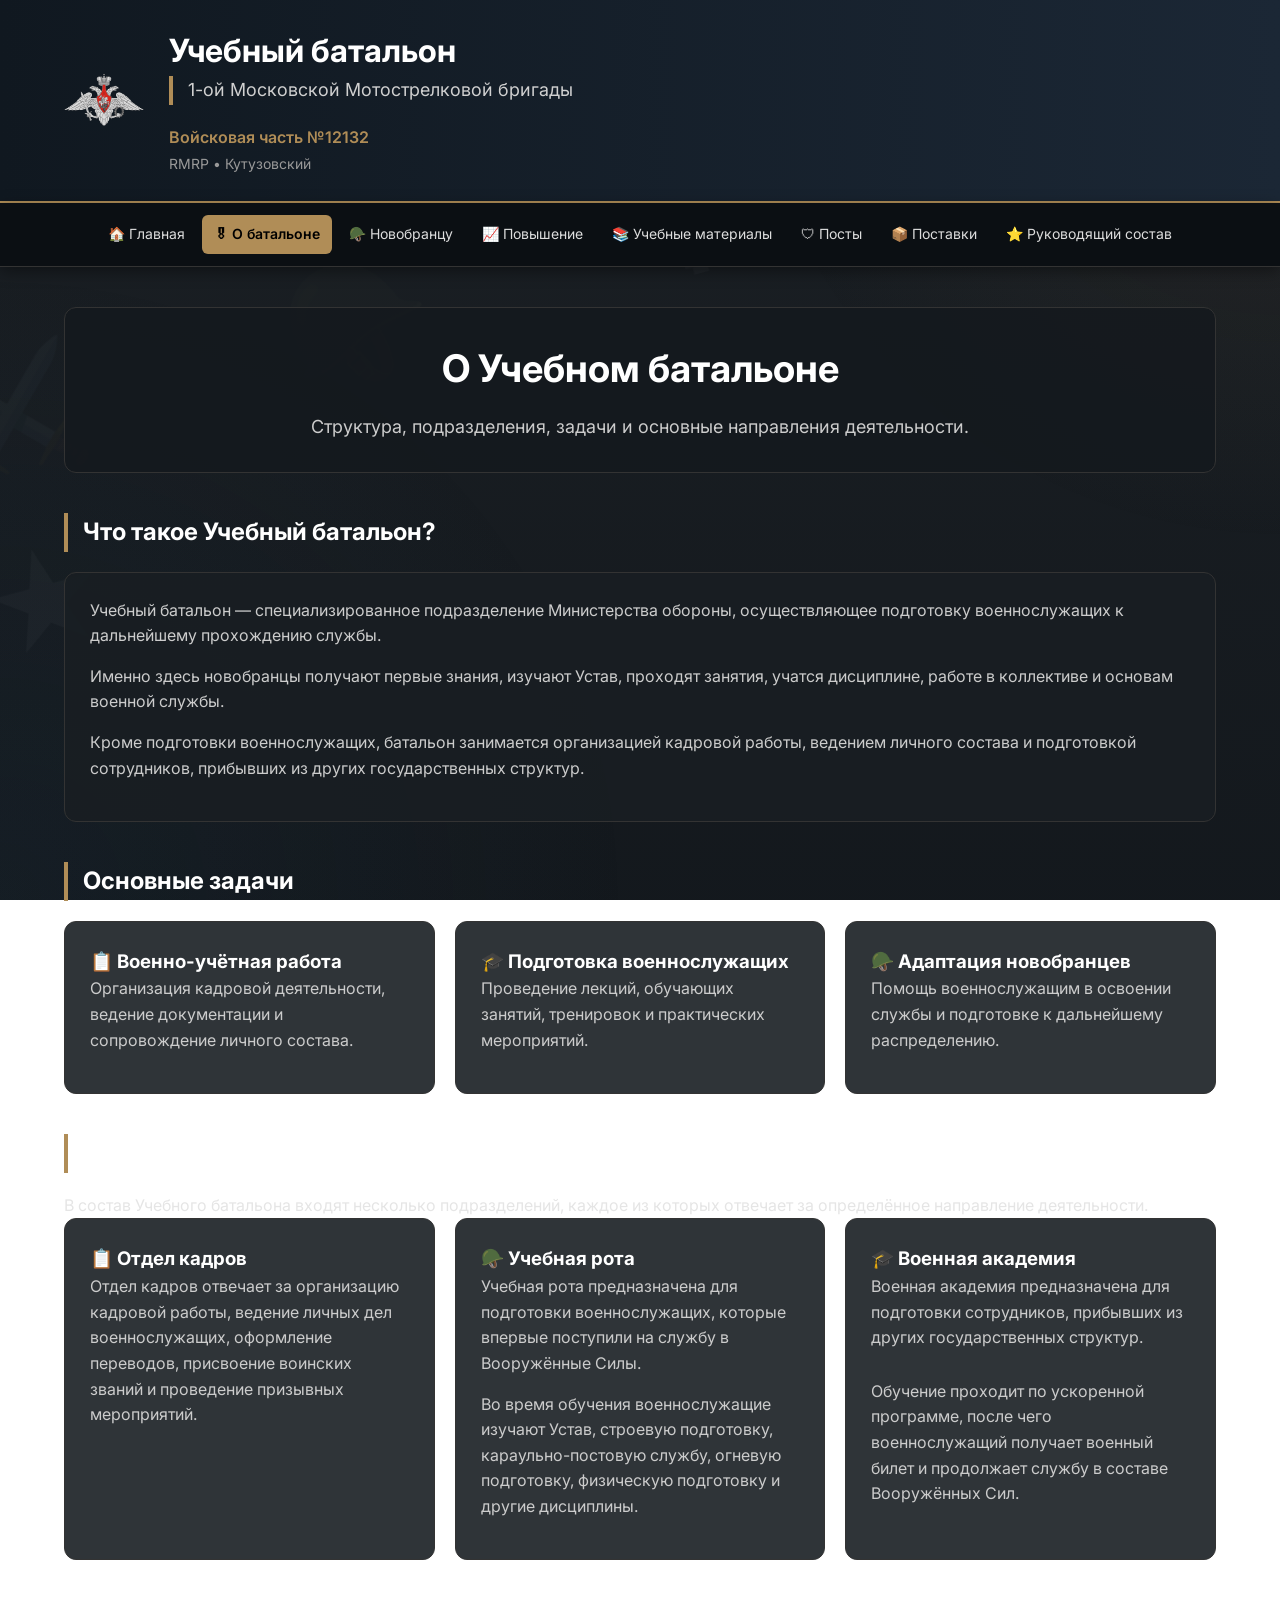
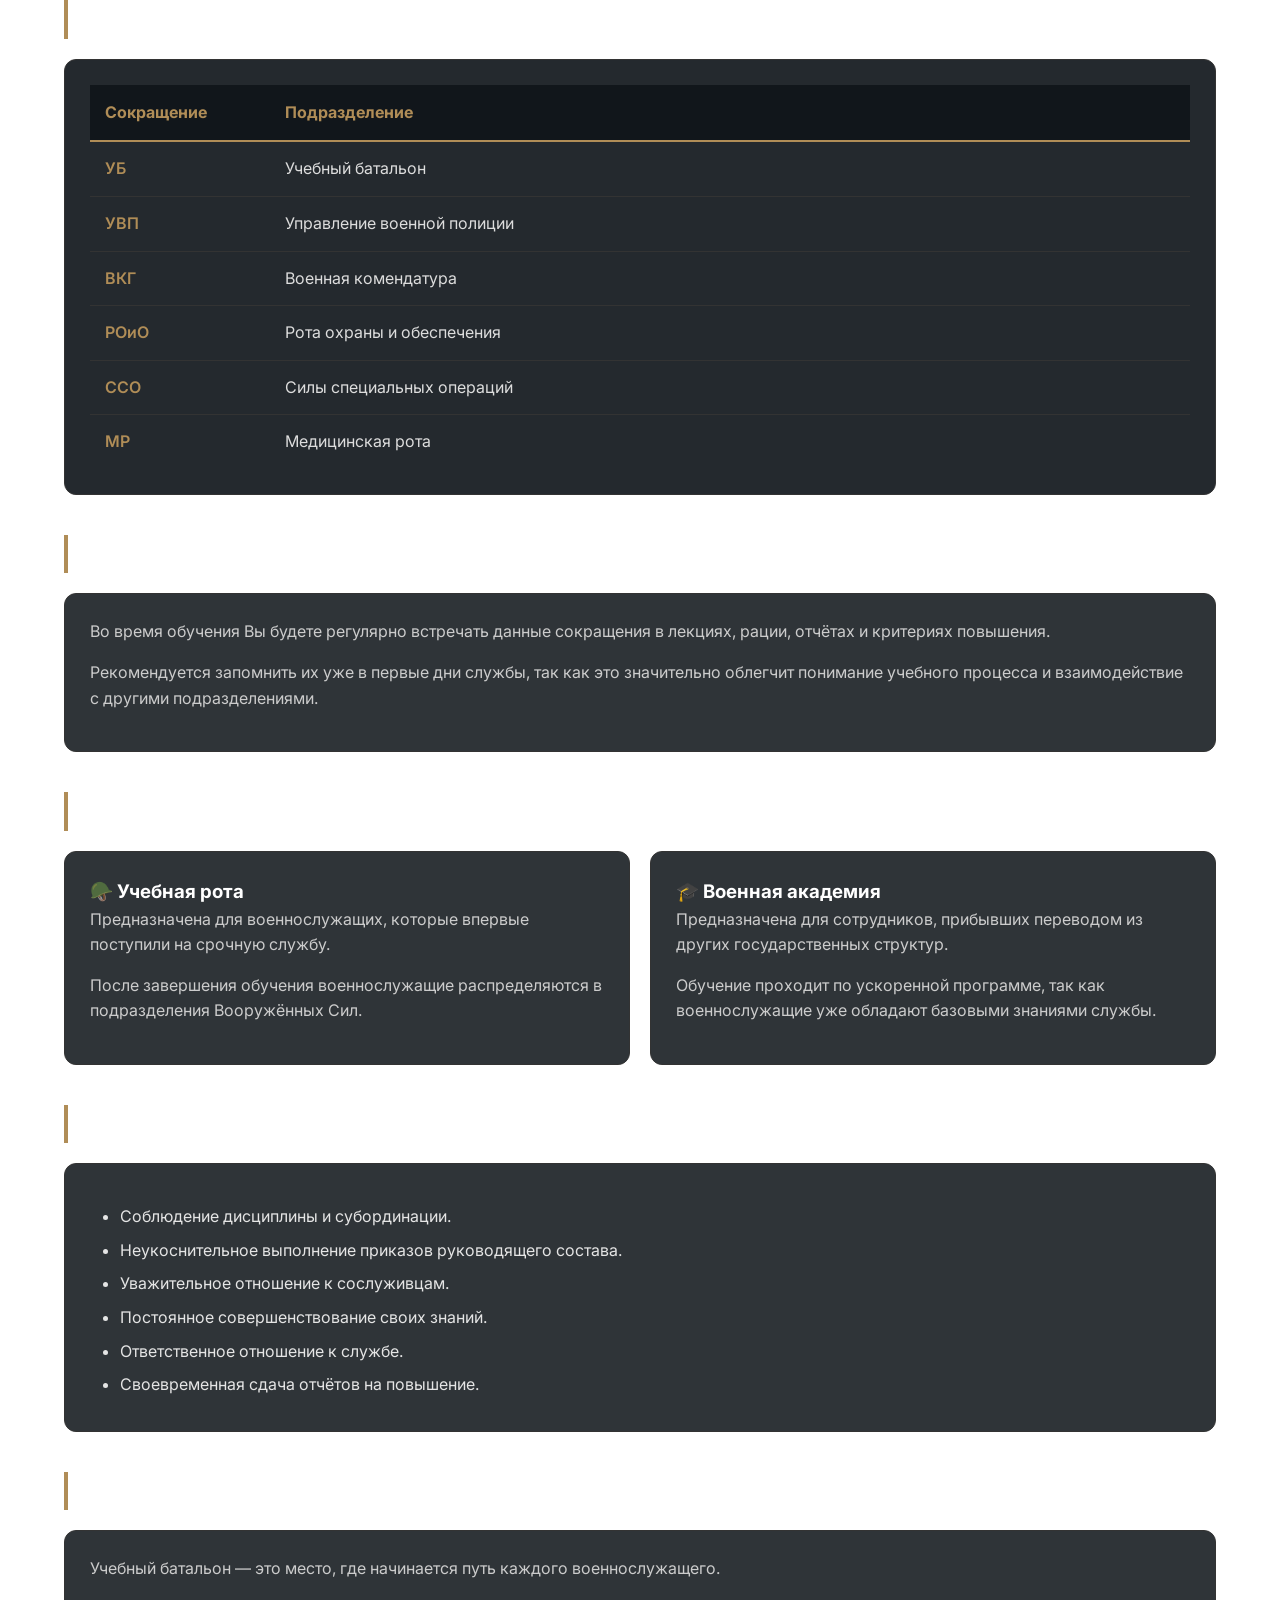
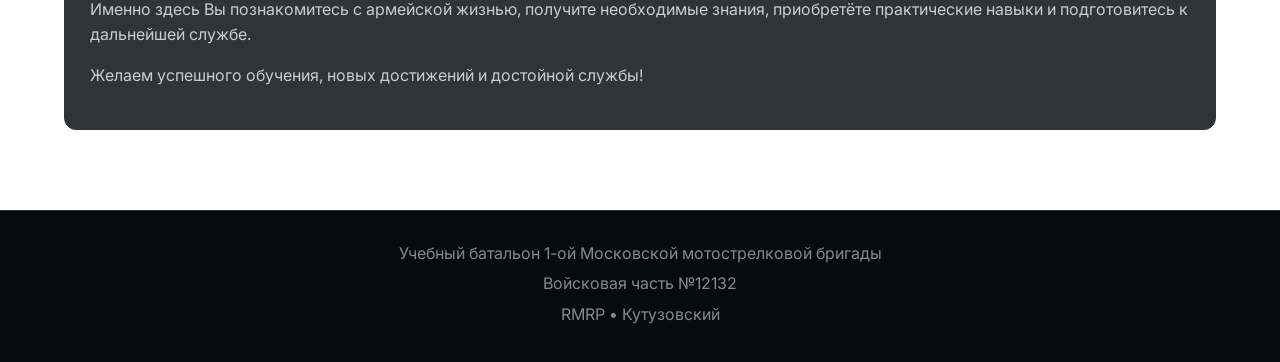
==== about.html @ 875ee086 "Add files via upload" ====
<!DOCTYPE html>
<html lang="ru">

<head>
    <meta charset="UTF-8">
    <meta name="viewport" content="width=device-width, initial-scale=1.0">

    <title>О батальоне | Учебный батальон В/Ч №12132</title>

    <link rel="stylesheet" href="css/style.css">

    <link rel="preconnect" href="https://fonts.googleapis.com">
    <link rel="preconnect" href="https://fonts.gstatic.com" crossorigin>

    <link href="https://fonts.googleapis.com/css2?family=Inter:wght@300;400;500;600;700&display=swap" rel="stylesheet">
</head>

<body>

<header>
    <div class="container header-container">

        <div class="logo">
            <img src="img/logo.png" alt="Логотип учебного батальона">
        </div>

        <div class="header-text">
            <h1>Учебный батальон</h1>
            <h2>1-ой Московской Мотострелковой бригады</h2>
            <p>Войсковая часть №12132</p>
            <span>RMRP • Кутузовский</span>
        </div>

    </div>
</header>


<nav>
    <div class="container nav-container">

        <a href="index.html">
            🏠 Главная
        </a>

        <a class="active" href="about.html">
            🎖 О батальоне
        </a>

        <a href="recruit.html">
            🪖 Новобранцу
        </a>

        <a href="promotion.html">
            📈 Повышение
        </a>

        <a href="materials.html">
            📚 Учебные материалы
        </a>

        <a href="posts.html">
            🛡 Посты
        </a>

        <a href="supplies.html">
            📦 Поставки
        </a>

        <a href="leadership.html">
            ⭐ Руководящий состав
        </a>

    </div>
</nav>


<main>

<div class="container">

<section class="hero small">

    <h1>О Учебном батальоне</h1>

    <p>
        Структура, подразделения, задачи и основные направления деятельности.
    </p>

</section>


<section>

<h2>Что такое Учебный батальон?</h2>

<div class="card">

<p>
    Учебный батальон — специализированное подразделение Министерства обороны,
    осуществляющее подготовку военнослужащих к дальнейшему прохождению службы.
</p>

<p>
    Именно здесь новобранцы получают первые знания,
    изучают Устав,
    проходят занятия,
    учатся дисциплине,
    работе в коллективе
    и основам военной службы.
</p>

<p>
    Кроме подготовки военнослужащих,
    батальон занимается организацией кадровой работы,
    ведением личного состава
    и подготовкой сотрудников,
    прибывших из других государственных структур.
</p>

</div>

</section>


<section>

<h2>Основные задачи</h2>

<div class="cards">

<div class="card">

<h3>📋 Военно-учётная работа</h3>

<p>
    Организация кадровой деятельности,
    ведение документации
    и сопровождение личного состава.
</p>

</div>


<div class="card">

<h3>🎓 Подготовка военнослужащих</h3>

<p>
    Проведение лекций,
    обучающих занятий,
    тренировок
    и практических мероприятий.
</p>

</div>


<div class="card">

<h3>🪖 Адаптация новобранцев</h3>

<p>
    Помощь военнослужащим
    в освоении службы
    и подготовке
    к дальнейшему распределению.
</p>

</div>

</div>

</section>


<section>

<h2>Структура Учебного батальона</h2>

<p class="section-description">
    В состав Учебного батальона входят несколько подразделений,
    каждое из которых отвечает за определённое направление деятельности.
</p>


<div class="cards">

<div class="card">

<h3>📋 Отдел кадров</h3>

<p>
    Отдел кадров отвечает за организацию кадровой работы,
    ведение личных дел военнослужащих,
    оформление переводов,
    присвоение воинских званий
    и проведение призывных мероприятий.
</p>

</div>


<div class="card">

<h3>🪖 Учебная рота</h3>

<p>
    Учебная рота предназначена для подготовки
    военнослужащих,
    которые впервые поступили
    на службу в Вооружённые Силы.
</p>

<p>
    Во время обучения военнослужащие
    изучают Устав,
    строевую подготовку,
    караульно-постовую службу,
    огневую подготовку,
    физическую подготовку
    и другие дисциплины.
</p>

</div>


<div class="card">

<h3>🎓 Военная академия</h3>

<p>
    Военная академия предназначена
    для подготовки сотрудников,
    прибывших
    из других государственных структур.
</p>

<p>
    Обучение проходит
    по ускоренной программе,
    после чего военнослужащий
    получает военный билет
    и продолжает службу
    в составе Вооружённых Сил.
</p>

</div>

</div>

</section>
<section>

<h2>Сокращения подразделений</h2>

<div class="table-card">

<table class="info-table">

<tr>
    <th>Сокращение</th>
    <th>Подразделение</th>
</tr>

<tr>
    <td>УБ</td>
    <td>Учебный батальон</td>
</tr>

<tr>
    <td>УВП</td>
    <td>Управление военной полиции</td>
</tr>

<tr>
    <td>ВКГ</td>
    <td>Военная комендатура</td>
</tr>

<tr>
    <td>РОиО</td>
    <td>Рота охраны и обеспечения</td>
</tr>

<tr>
    <td>ССО</td>
    <td>Силы специальных операций</td>
</tr>

<tr>
    <td>МР</td>
    <td>Медицинская рота</td>
</tr>

</table>

</div>

</section>


<section>

<h2>Почему это важно?</h2>

<div class="card">

<p>
    Во время обучения Вы будете регулярно встречать
    данные сокращения в лекциях,
    рации,
    отчётах
    и критериях повышения.
</p>

<p>
    Рекомендуется запомнить их
    уже в первые дни службы,
    так как это значительно облегчит
    понимание учебного процесса
    и взаимодействие
    с другими подразделениями.
</p>

</div>

</section>


<section>

<h2>Как проходит обучение?</h2>

<div class="cards">


<div class="card">

<h3>🪖 Учебная рота</h3>

<p>
    Предназначена для военнослужащих,
    которые впервые поступили
    на срочную службу.
</p>

<p>
    После завершения обучения
    военнослужащие распределяются
    в подразделения Вооружённых Сил.
</p>

</div>


<div class="card">

<h3>🎓 Военная академия</h3>

<p>
    Предназначена для сотрудников,
    прибывших переводом
    из других государственных структур.
</p>

<p>
    Обучение проходит
    по ускоренной программе,
    так как военнослужащие
    уже обладают
    базовыми знаниями службы.
</p>

</div>


</div>

</section>


<section>

<h2>Основные принципы обучения</h2>

<div class="card">

<ul>

<li>
    Соблюдение дисциплины и субординации.
</li>

<li>
    Неукоснительное выполнение приказов руководящего состава.
</li>

<li>
    Уважительное отношение к сослуживцам.
</li>

<li>
    Постоянное совершенствование своих знаний.
</li>

<li>
    Ответственное отношение к службе.
</li>

<li>
    Своевременная сдача отчётов на повышение.
</li>

</ul>

</div>

</section>


<section>

<h2>Заключение</h2>

<div class="card">

<p>
    Учебный батальон —
    это место,
    где начинается путь
    каждого военнослужащего.
</p>

<p>
    Именно здесь Вы познакомитесь
    с армейской жизнью,
    получите необходимые знания,
    приобретёте практические навыки
    и подготовитесь
    к дальнейшей службе.
</p>

<p>
    Желаем успешного обучения,
    новых достижений
    и достойной службы!
</p>

</div>

</section>


</div>

</main>


<footer>

<div class="container">

<p>
    Учебный батальон
    1-ой Московской мотострелковой бригады
</p>

<p>
    Войсковая часть №12132
</p>

<p>
    RMRP • Кутузовский
</p>

</div>

</footer>


<script src="js/script.js"></script>

</body>

</html>
---- css/style.css ----
* {
    margin:0;
    padding:0;
    box-sizing:border-box;
}


/* Основные настройки страницы */

body {

    font-family:'Inter', Arial, sans-serif;

    background:
    linear-gradient(
        rgba(10,15,20,0.93),
        rgba(10,15,20,0.96)
    ),
    url("../images/background.jpg");

    background-size:cover;

    background-attachment:fixed;

    color:#e5e5e5;

    line-height:1.6;

    position:relative;

}


/* Лёгкий военный декор фона */

body::before {

    content:"⚔️   🪖   🎖   ⚔️   ★";

    position:fixed;

    top:15%;

    left:-5%;

    width:120%;

    font-size:120px;

    letter-spacing:90px;

    opacity:0.025;

    transform:rotate(-15deg);

    pointer-events:none;

    z-index:-1;

}


/* Дополнительный градиент */

body::after {

    content:"";

    position:fixed;

    inset:0;

    background:

    radial-gradient(
        circle at top right,
        rgba(176,141,87,0.08),
        transparent 35%
    ),

    radial-gradient(
        circle at bottom left,
        rgba(30,60,80,0.15),
        transparent 40%
    );

    pointer-events:none;

    z-index:-2;

}



.container {

    width:90%;

    max-width:1200px;

    margin:0 auto;

}




/* Шапка сайта */


header {

    background:

    linear-gradient(
        90deg,
        #101820,
        #1b2735
    );

    padding:25px 0;

    border-bottom:

    2px solid #b08d57;

}



.header-container {

    display:flex;

    align-items:center;

    gap:25px;

}



/* Логотип */


.logo {

    width:80px;

    height:80px;

    display:flex;

    align-items:center;

    justify-content:center;

    flex-shrink:0;

}



.logo img {

    width:80px;

    height:80px;

    object-fit:contain;

    display:block;

}



/* Текст шапки */


.header-text h1 {

    font-size:32px;

    color:#fff;

}



.header-text h2 {

    font-size:18px;

    font-weight:400;

    color:#d0d0d0;

}



.header-text p {

    color:#b08d57;

    font-weight:600;

}



.header-text span {

    font-size:14px;

    color:#999;

}





/* Навигация */


nav {

    background:#0b0f13;

    border-bottom:1px solid #333;

    position:sticky;

    top:0;

    z-index:1000;

    box-shadow:

    0 4px 15px rgba(0,0,0,.4);

}



.nav-container {

    display:flex;

    flex-wrap:nowrap;

    justify-content:center;

    align-items:center;

    gap:5px;

    padding:12px 0;

}



nav a {

    text-decoration:none;

    color:#ddd;

    padding:8px 12px;

    border-radius:6px;

    transition:.3s;

    font-size:14px;

    white-space:nowrap;

}



nav a:hover {

    background:#b08d57;

    color:#000;

}



nav .active {

    background:#b08d57;

    color:#000;

    font-weight:600;

}




/* Основной контент */


main {

    padding:40px 0;

}



section {

    margin-bottom:40px;

}



h1,
h2,
h3,
h4 {

    color:#fff;

}



h2 {

    margin-bottom:20px;

    border-left:4px solid #b08d57;

    padding-left:15px;

}





/* Главный блок */


.hero {

    background:

    rgba(20,25,30,.85);

    padding:40px;

    border-radius:12px;

    border:

    1px solid #333;

    text-align:center;

}



.hero.small {

    padding:30px;

}



.hero h1 {

    font-size:38px;

    margin-bottom:15px;

}



.hero p {

    color:#ccc;

    font-size:18px;

}

 /* Карточки */


.cards {

    display:grid;

    grid-template-columns:
    repeat(auto-fit,minmax(260px,1fr));

    gap:20px;

    align-items:stretch;

}



.card {

    background:

    rgba(25,30,35,.9);

    border:

    1px solid #333;

    border-radius:12px;

    padding:25px;

    transition:.3s;

    display:flex;

    flex-direction:column;

    height:100%;

}



.card:hover {

    transform:translateY(-3px);

    border-color:#b08d57;

}



.card p {

    color:#ccc;

    margin-bottom:15px;

    flex-grow:1;

}



.card .button {

    margin-top:auto;

    align-self:flex-start;

}



.card ul {

    padding-left:30px;

    margin-top:15px;

}



.card li {

    margin-bottom:8px;

}



/* Этапы подготовки */


.step {

    background:

    rgba(20,25,30,.95);

    border-left:

    4px solid #b08d57;

    padding:25px;

    margin-bottom:20px;

    border-radius:8px;

}



.step h3 {

    margin-bottom:15px;

}



/* Списки в блоках шагов */


.step ul {

    padding-left:30px;

    margin-top:15px;

}



.step li {

    margin-bottom:10px;

}




/* Информационные карточки */


.info-card {

    background:

    rgba(30,35,40,.95);

    border:

    1px solid #444;

    padding:20px;

    border-radius:10px;

}



.info-card h3 {

    margin-bottom:10px;

}



.info-card p {

    color:#ccc;

}



/* Списки в информационных карточках */


.info-card ul {

    padding-left:30px;

    margin-top:15px;

}



.info-card li {

    margin-bottom:10px;

}




/* Повышение */


.promotion-card {

    background:

    rgba(18,22,27,.95);

    border:

    1px solid #444;

    border-radius:12px;

    padding:30px;

    margin-bottom:25px;

}



.promotion-card ol {

    padding-left:30px;

}



.promotion-card li {

    margin-bottom:15px;

}



.promotion-card span {

    color:#b08d57;

    font-size:14px;

}




/* Звания */


.rank {

    display:inline-block;

    background:#b08d57;

    color:#000;

    font-weight:700;

    padding:10px 18px;

    border-radius:8px;

    margin:10px 0;

}




/* Предупреждения */


.warning {

    background:

    rgba(160,110,20,.25);

    border-left:

    4px solid #b08d57;

    border-radius:6px;

    color:#f1d18a;

}



.warning-recruit {

    padding:15px;

    margin:20px;

    background:

    rgba(160,110,20,.25);

    border-left:

    4px solid #b08d57;

    border-radius:6px;

    color:#f1d18a;

}




/* Блоки кода */


.code {

    background:#080b0e;

    border:

    1px solid #333;

    padding:20px;

    border-radius:8px;

    margin:15px 0;

    font-family:Consolas,monospace;

    color:#ddd;

}




/* Учебные материалы */


.material-card {

    background:

    rgba(25,30,35,.95);

    border:

    1px solid #333;

    padding:25px;

    border-radius:12px;

    display:flex;

    flex-direction:column;

    height:100%;

}



.material-card h3 {

    margin-bottom:15px;

}



.material-card p {

    color:#ccc;

    margin-bottom:20px;

    flex-grow:1;

}



.material-card .button {

    margin-top:auto;

    align-self:flex-start;

}




/* Кнопки */


.button {

    display:inline-block;

    padding:10px 20px;

    background:#b08d57;

    color:#000;

    text-decoration:none;

    border-radius:6px;

    font-weight:600;

}



.button:hover {

    opacity:.8;

}




/* Блоки ссылок */


.link-placeholder {

    background:#11161b;

    border:

    1px dashed #b08d57;

    color:#b08d57;

    padding:15px;

    border-radius:8px;

    text-align:center;

    margin:15px 0;

}




/* Подвал */


footer {

    background:#080b0e;

    border-top:

    1px solid #333;

    padding:30px 0;

    text-align:center;

}



footer p {

    color:#888;

    margin-bottom:5px;

}



/* Адаптив */


@media(max-width:768px) {


    .header-container {

        flex-direction:column;

        text-align:center;

    }


    .header-text h1 {

        font-size:25px;

    }


    .header-text h2 {

        font-size:15px;

    }


    .nav-container {

        justify-content:center;

    }


    nav a {

        width:100%;

        text-align:center;

    }


    .hero h1 {

        font-size:28px;

    }


    .hero {

        padding:25px;

    }


    .card,
    .promotion-card,
    .step {

        padding:20px;

    }


    .cards {

        grid-template-columns:1fr;

    }

}




/* Боковое меню страницы повышения */


.promotion-layout {

    display:flex;

    align-items:flex-start;

    gap:30px;

}



.promotion-menu {


    width:260px;

    background:

    rgba(20,25,30,.95);

    border:

    1px solid #333;

    border-radius:12px;

    padding:20px;

    position:sticky;

    top:20px;

    height:max-content;

}



.promotion-menu h3 {

    color:#fff;

    margin-bottom:20px;

}



.promotion-menu h4 {

    color:#b08d57;

    margin:20px 0 10px;

}



.promotion-menu a {


    display:block;

    padding:10px;

    margin-bottom:5px;

    color:#ddd;

    text-decoration:none;

    border-radius:6px;

    transition:.3s;

}



.promotion-menu a:hover {

    background:#b08d57;

    color:#000;

}



.promotion-menu hr {

    border:0;

    border-top:1px solid #444;

    margin:15px 0;

}



.promotion-content {

    flex:1;

}



@media(max-width:900px){


    .promotion-layout {

        flex-direction:column;

    }


    .promotion-menu {

        width:100%;

        position:relative;

        top:0;

    }

}




/* Руководящий состав */


.leaders {

    display:grid;

    grid-template-columns:

    repeat(auto-fit,minmax(260px,1fr));

    gap:25px;

}



.leader-card {

    background:

    rgba(25,30,35,.95);

    border:

    1px solid #333;

    border-radius:12px;

    padding:25px;

    text-align:center;

    transition:.3s;

    display:flex;

    flex-direction:column;

    align-items:center;

}



.leader-card:hover {

    transform:translateY(-5px);

    border-color:#b08d57;

}



.leader-card h3 {

    color:#b08d57;

    font-size:16px;

    margin:15px 0;

    height:50px;

    display:flex;

    align-items:center;

    justify-content:center;

}



.leader-card img {

    width:150px;

    height:150px;

    object-fit:cover;

    border-radius:50%;

    border:3px solid #b08d57;

    margin:30px auto;

    flex-shrink:0;

}



.leader-card .rank {

    display:block;

    background:none;

    color:#ddd;

    padding:0;

    margin:5px;

    font-weight:600;

}



.leader-card p {

    font-size:18px;

    color:#fff;

    margin-top:5px;

}




/* Страница постов */


.post-image {

    margin:20px 0;

    text-align:center;

}



.post-image img {

    max-width:100%;

    border-radius:12px;

    border:1px solid #444;

}



.post-card {

    background:

    rgba(20,25,30,.95);

    border:

    1px solid #333;

    border-radius:12px;

    padding:30px;

    margin-bottom:40px;

}



.post-card h3 {

    color:#fff;

    font-size:26px;

    border-left:

    4px solid #b08d57;

    padding-left:15px;

    margin-bottom:25px;

}



.post-subtitle {

    color:#b08d57;

    font-size:18px;

    margin-top:25px;

    margin-bottom:15px;

}



.post-images {

    display:grid;

    grid-template-columns:

    repeat(auto-fit,minmax(350px,1fr));

    gap:20px;

    margin-bottom:25px;

}



.post-images img {

    width:100%;

    max-height:550px;

    object-fit:contain;

    background:#080b0e;

    border:

    1px solid #444;

    border-radius:10px;

}



.form-image {

    width:100%;

    display:flex;

    justify-content:center;

    margin-bottom:30px;

}



.form-image img {

    width:100%;

    max-width:700px;

    max-height:700px;

    object-fit:contain;

    background:#080b0e;

    border:

    1px solid #444;

    border-radius:10px;

}



.post-info {

    background:

    rgba(25,30,35,.95);

    border:

    1px solid #333;

    padding:25px;

    border-radius:12px;

    margin-top:20px;

}



.post-info h4 {

    color:#b08d57;

    margin-top:25px;

    margin-bottom:10px;

}



.post-info ul {

    padding-left:30px;

}



.post-info li {

    margin-bottom:10px;

}



/* Страница поставок */


.supply-main-map {

    width:100%;

    background:

    rgba(20,25,30,.95);

    border:

    1px solid #333;

    border-radius:12px;

    padding:15px;

    margin:20px 0;

    overflow:hidden;

}



.supply-main-map img {

    width:100%;

    height:auto;

    display:block;

    border-radius:8px;

}




/* Карточки объектов поставки */


.supply-object {

    width:100%;

    background:

    rgba(25,30,35,.95);

    border:

    1px solid #333;

    border-radius:12px;

    padding:25px;

    margin-bottom:30px;

}



.supply-object h3 {

    color:#b08d57;

    font-size:22px;

    margin-bottom:20px;

}



.supply-object img {

    width:100%;

    height:auto;

    object-fit:contain;

    display:block;

    border-radius:10px;

    border:

    1px solid #444;

}




/* Боковое меню поставок */


.supply-layout {

    display:flex;

    align-items:flex-start;

    gap:30px;

}



.supply-menu {

    width:260px;

    flex-shrink:0;

    background:

    rgba(20,25,30,.95);

    border:

    1px solid #333;

    border-radius:12px;

    padding:20px;

    position:sticky;

    top:20px;

    height:max-content;

}



.supply-menu h3 {

    color:#fff;

    font-size:22px;

    margin-bottom:20px;

}



.supply-menu a {

    display:block;

    padding:10px 12px;

    margin-bottom:6px;

    color:#ddd;

    text-decoration:none;

    border-radius:6px;

    transition:.3s;

    font-size:15px;

}



.supply-menu a:hover {

    background:#b08d57;

    color:#000;

}



.supply-menu hr {

    border:0;

    border-top:1px solid #444;

    margin:15px 0;

}



.supply-content {

    flex:1;

    min-width:0;

}







/* Плавная прокрутка */


html {

    scroll-behavior:smooth;

}





section[id],
#main-map,
.supply-object {

    scroll-margin-top:120px;

}





/* Таблицы */


.table-card {

    background:

    rgba(25,30,35,.95);

    border:

    1px solid #333;

    border-radius:12px;

    padding:25px;

    overflow:hidden;

}



.info-table {

    width:100%;

    border-collapse:collapse;

    color:#ddd;

    font-size:16px;

}



.info-table th {

    background:#11161b;

    color:#b08d57;

    font-weight:700;

    text-align:left;

    padding:15px;

    border-bottom:

    2px solid #b08d57;

}



.info-table td {

    padding:14px 15px;

    border-bottom:

    1px solid #333;

}



.info-table tr:last-child td {

    border-bottom:none;

}



.info-table tr:hover {

    background:

    rgba(176,141,87,.15);

}



.info-table td:first-child {

    width:180px;

    color:#b08d57;

    font-weight:600;

}





/* Мобильная версия боковых меню */


@media(max-width:900px){


    .supply-layout {

        flex-direction:column;

    }


    .supply-menu {

        width:100%;

        position:relative;

        top:0;

    }


}




/* Дополнительная адаптация */


@media(max-width:768px){


    .post-images {

        grid-template-columns:1fr;

    }


    .leader-card img {

        margin:20px auto;

    }


    .container {

        width:94%;

    }


    body::before {

        font-size:70px;

        letter-spacing:40px;

    }


}
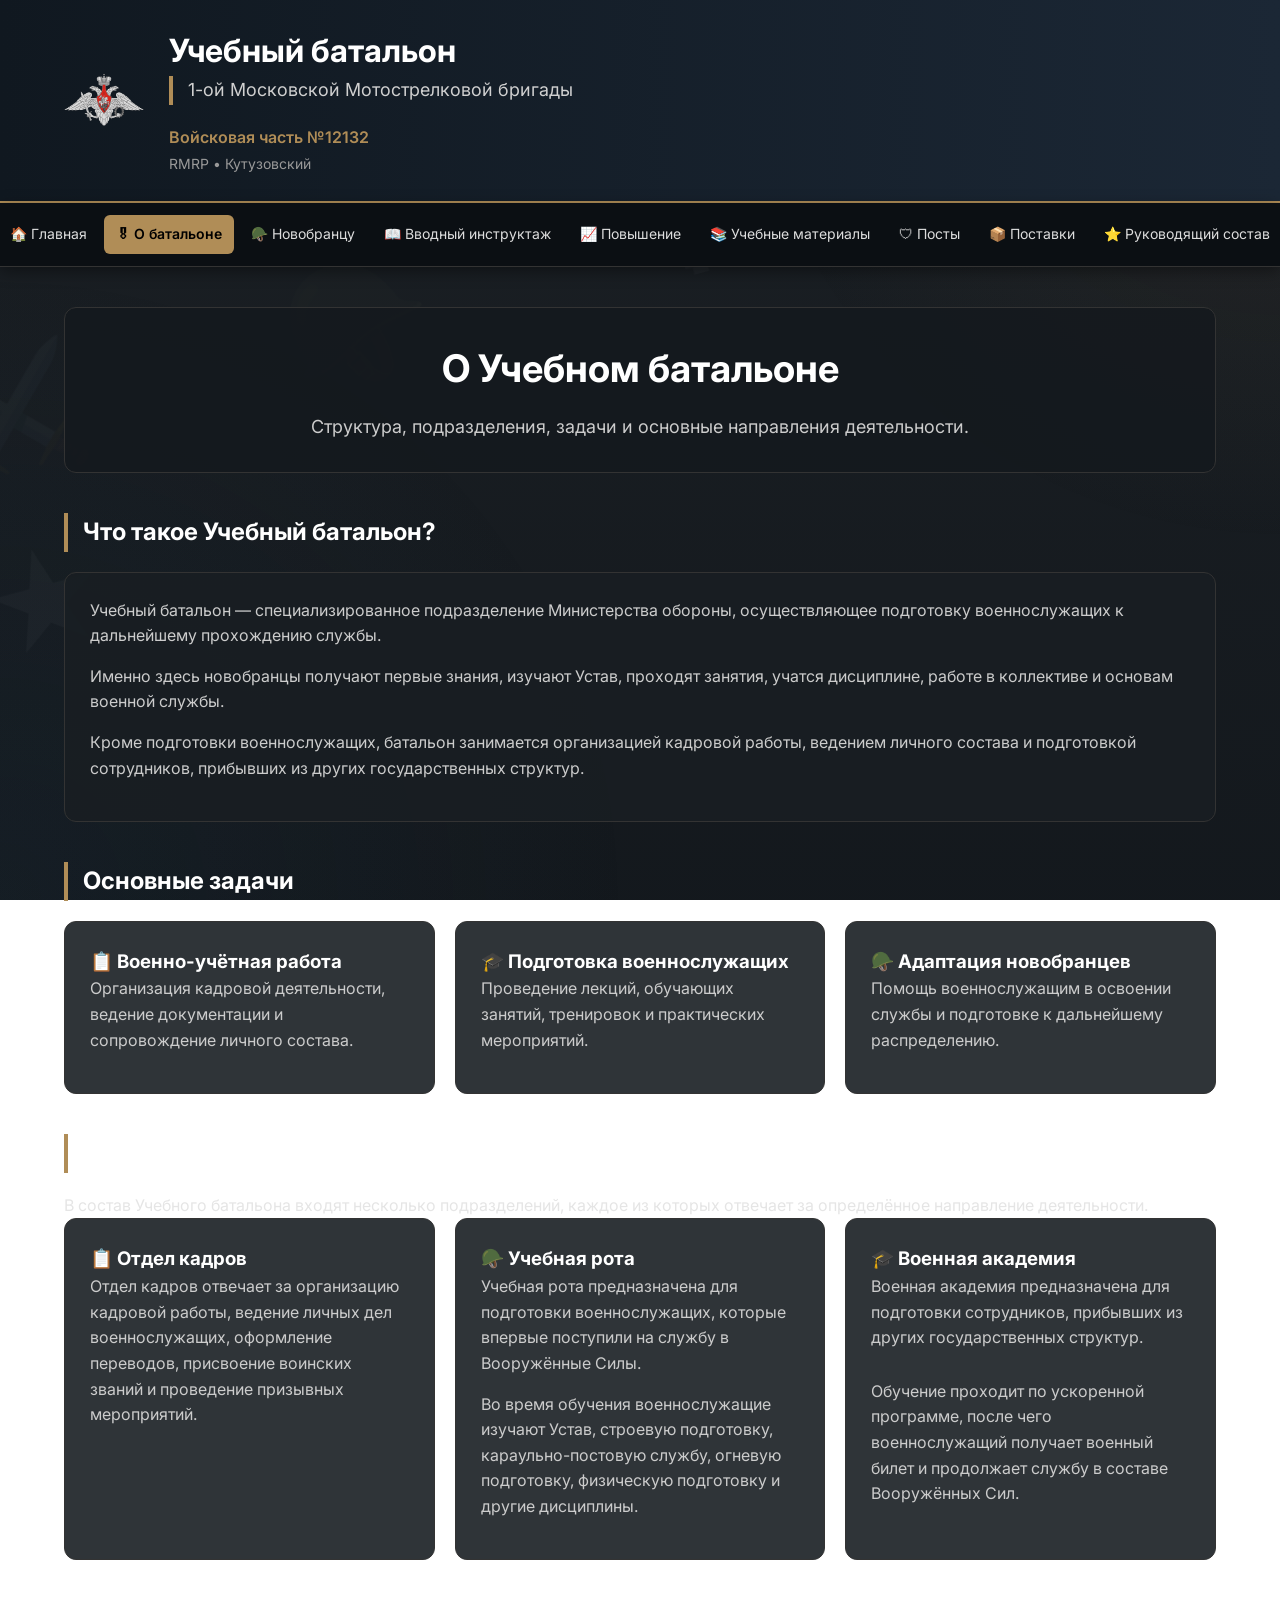
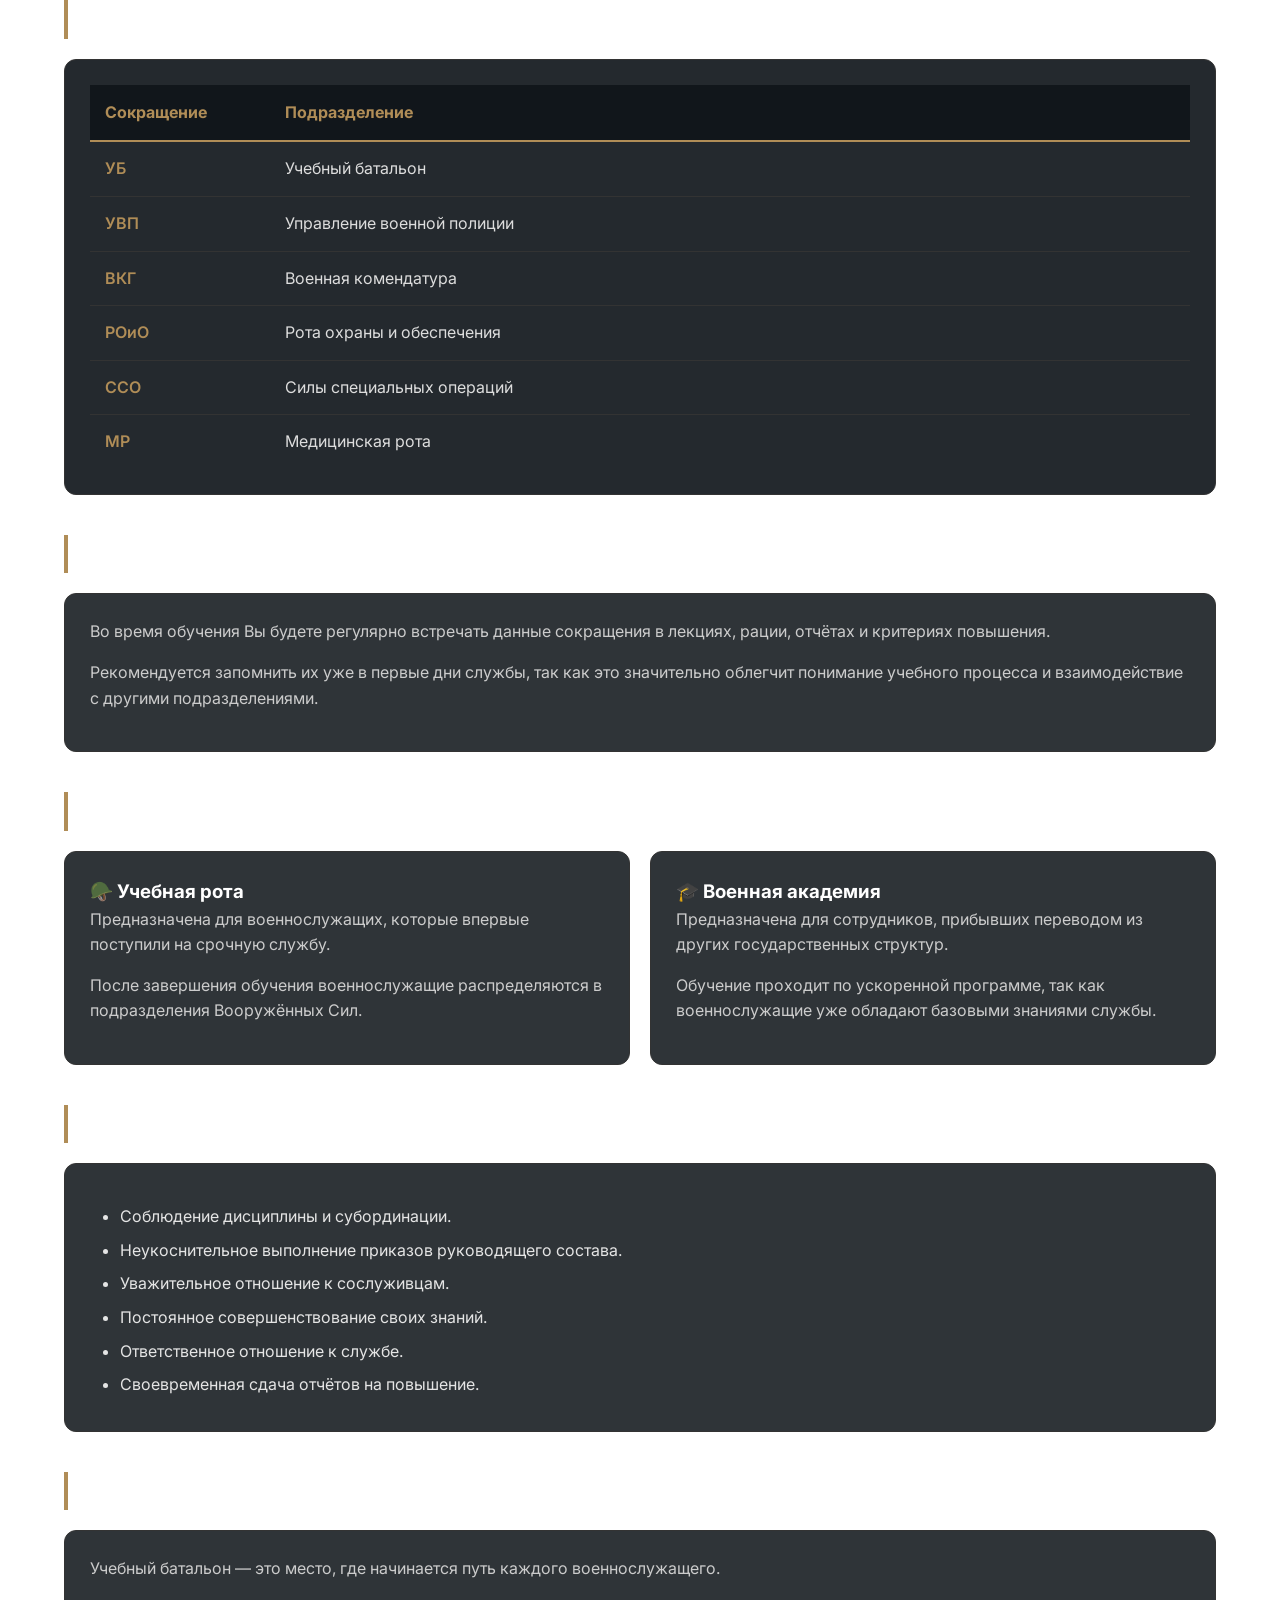
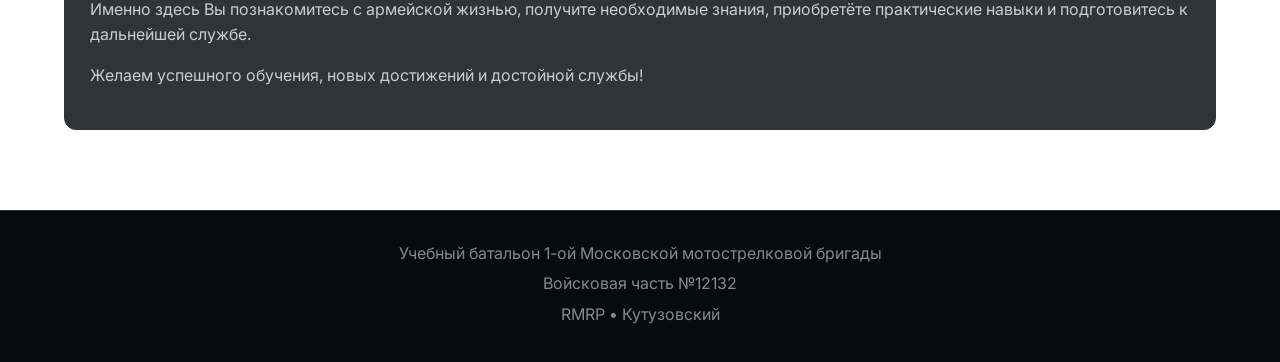
==== commit 9d0486d0: "Add files via upload" ====
--- a/about.html
+++ b/about.html
@@ -49,6 +49,12 @@
         <a href="recruit.html">
             🪖 Новобранцу
         </a>
+
+
+        <a href="briefing.html">
+            📖 Вводный инструктаж
+        </a>
+
 
         <a href="promotion.html">
             📈 Повышение
--- a/css/style.css
+++ b/css/style.css
@@ -862,8 +862,13 @@
 
 }
 
-
-
+.googleform {
+    text-decoration: none;
+
+}
+.googleform:hover {
+    color: #dbcaaf;
+}
 
 /* Подвал */
 
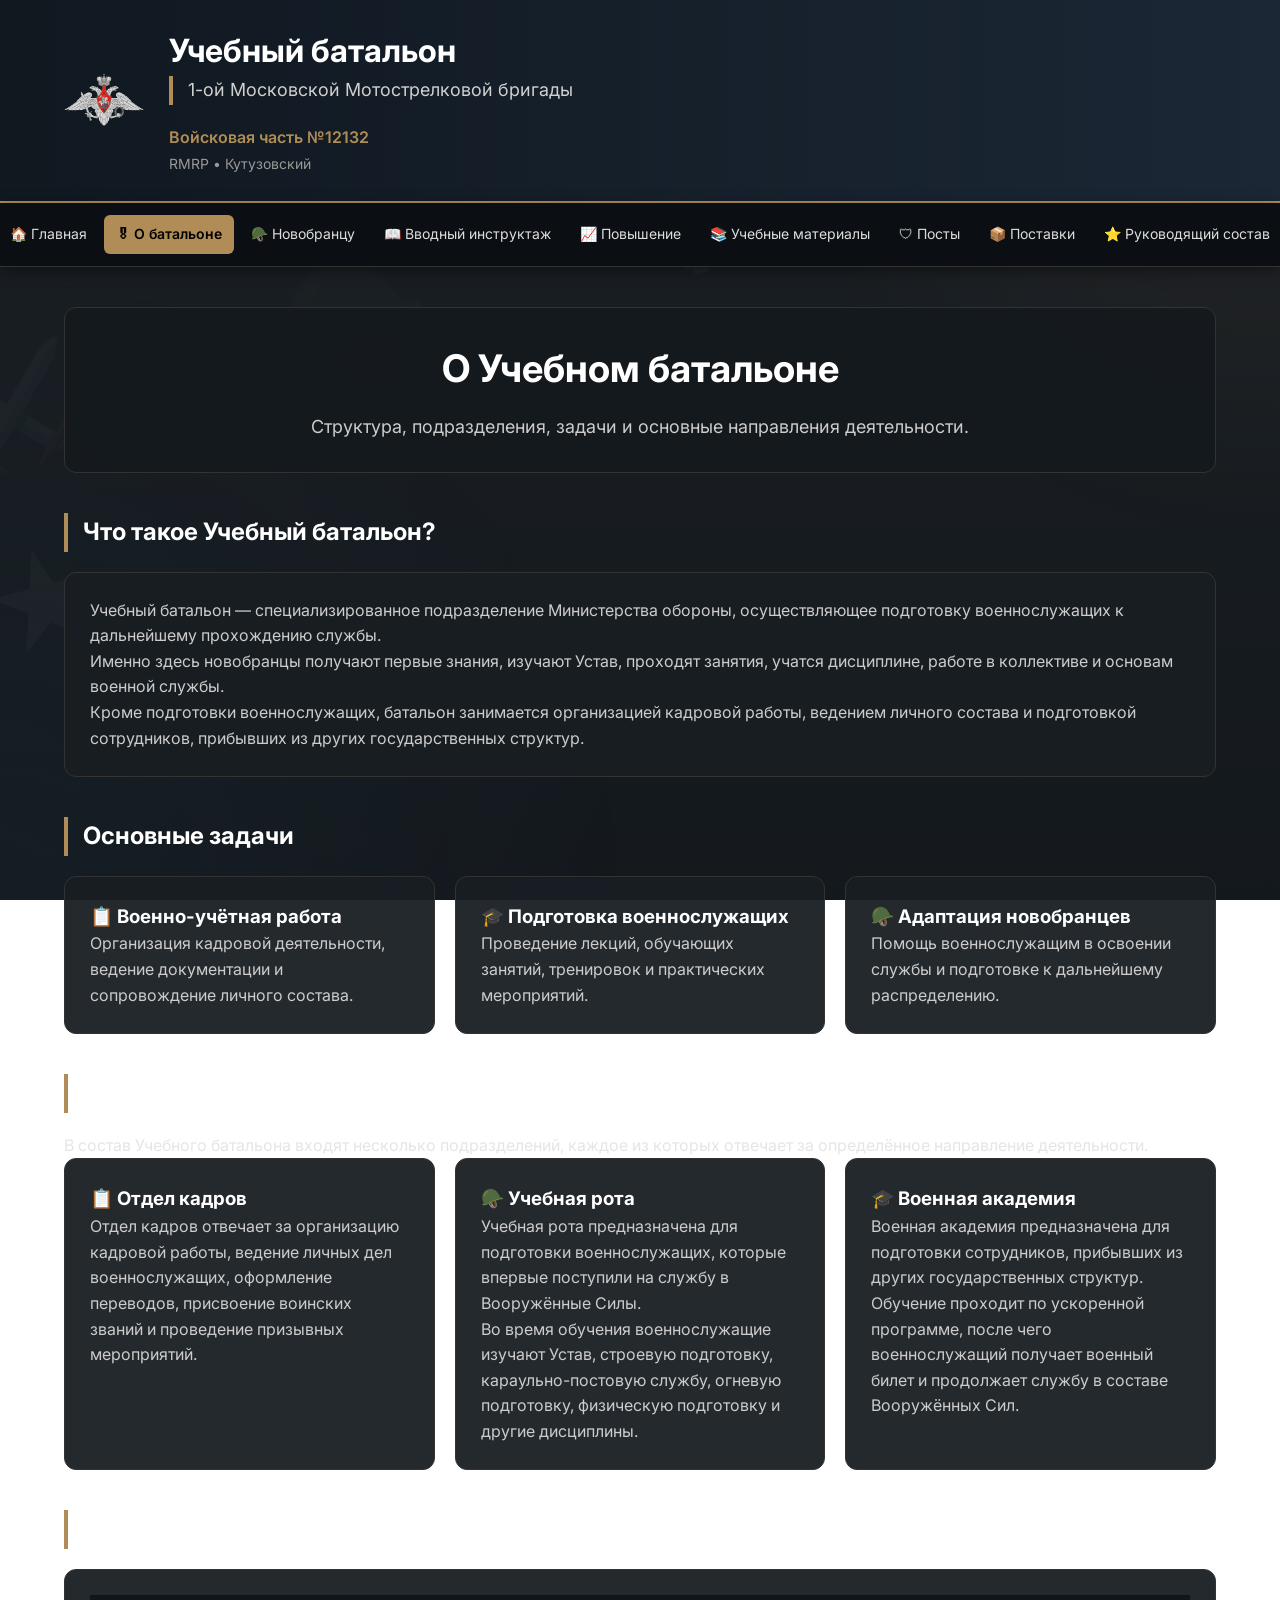
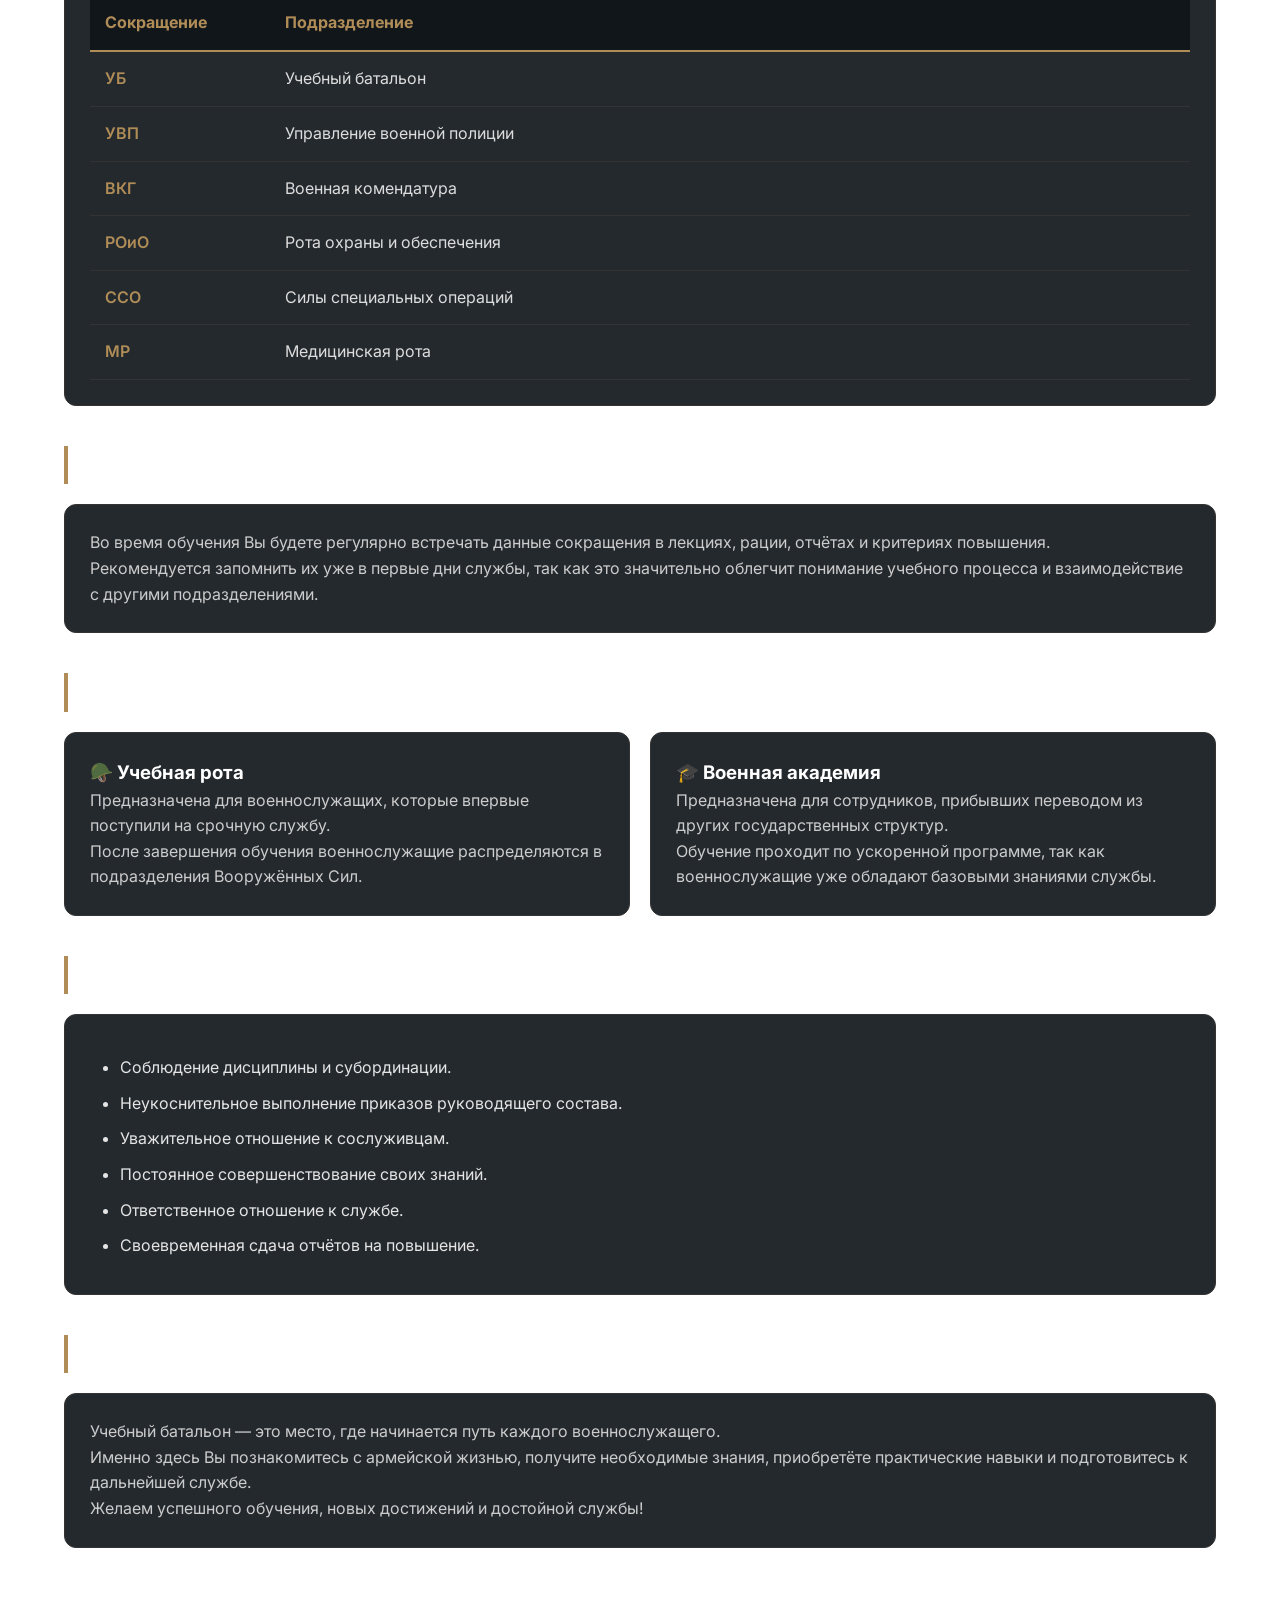
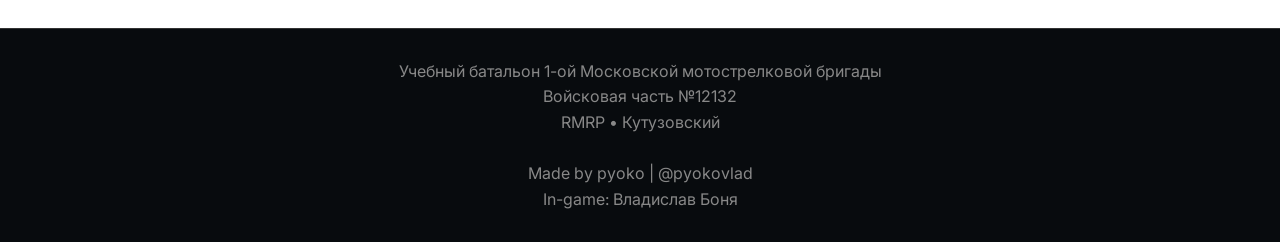
==== commit 9f58e47d: "Add files via upload" ====
--- a/about.html
+++ b/about.html
@@ -17,26 +17,27 @@
 
 <body>
 
-<header>
-    <div class="container header-container">
-
-        <div class="logo">
-            <img src="img/logo.png" alt="Логотип учебного батальона">
+    <!-- Мобильная шапка -->
+
+    <div class="mobile-header">
+
+        <button class="burger">
+            ☰
+        </button>
+
+        <div class="mobile-logo">
+
+            <img src="img/logo.png" alt="Логотип">
+
         </div>
 
-        <div class="header-text">
-            <h1>Учебный батальон</h1>
-            <h2>1-ой Московской Мотострелковой бригады</h2>
-            <p>Войсковая часть №12132</p>
-            <span>RMRP • Кутузовский</span>
-        </div>
-
     </div>
-</header>
-
-
-<nav>
-    <div class="container nav-container">
+
+
+
+
+
+    <div class="mobile-menu">
 
         <a href="index.html">
             🏠 Главная
@@ -50,12 +51,10 @@
             🪖 Новобранцу
         </a>
 
-
         <a href="briefing.html">
             📖 Вводный инструктаж
         </a>
 
-
         <a href="promotion.html">
             📈 Повышение
         </a>
@@ -77,414 +76,467 @@
         </a>
 
     </div>
-</nav>
-
-
-<main>
-
-<div class="container">
-
-<section class="hero small">
-
-    <h1>О Учебном батальоне</h1>
-
-    <p>
-        Структура, подразделения, задачи и основные направления деятельности.
-    </p>
-
-</section>
-
-
-<section>
-
-<h2>Что такое Учебный батальон?</h2>
-
-<div class="card">
-
-<p>
-    Учебный батальон — специализированное подразделение Министерства обороны,
-    осуществляющее подготовку военнослужащих к дальнейшему прохождению службы.
-</p>
-
-<p>
-    Именно здесь новобранцы получают первые знания,
-    изучают Устав,
-    проходят занятия,
-    учатся дисциплине,
-    работе в коллективе
-    и основам военной службы.
-</p>
-
-<p>
-    Кроме подготовки военнослужащих,
-    батальон занимается организацией кадровой работы,
-    ведением личного состава
-    и подготовкой сотрудников,
-    прибывших из других государственных структур.
-</p>
-
-</div>
-
-</section>
-
-
-<section>
-
-<h2>Основные задачи</h2>
-
-<div class="cards">
-
-<div class="card">
-
-<h3>📋 Военно-учётная работа</h3>
-
-<p>
-    Организация кадровой деятельности,
-    ведение документации
-    и сопровождение личного состава.
-</p>
-
-</div>
-
-
-<div class="card">
-
-<h3>🎓 Подготовка военнослужащих</h3>
-
-<p>
-    Проведение лекций,
-    обучающих занятий,
-    тренировок
-    и практических мероприятий.
-</p>
-
-</div>
-
-
-<div class="card">
-
-<h3>🪖 Адаптация новобранцев</h3>
-
-<p>
-    Помощь военнослужащим
-    в освоении службы
-    и подготовке
-    к дальнейшему распределению.
-</p>
-
-</div>
-
-</div>
-
-</section>
-
-
-<section>
-
-<h2>Структура Учебного батальона</h2>
-
-<p class="section-description">
-    В состав Учебного батальона входят несколько подразделений,
-    каждое из которых отвечает за определённое направление деятельности.
-</p>
-
-
-<div class="cards">
-
-<div class="card">
-
-<h3>📋 Отдел кадров</h3>
-
-<p>
-    Отдел кадров отвечает за организацию кадровой работы,
-    ведение личных дел военнослужащих,
-    оформление переводов,
-    присвоение воинских званий
-    и проведение призывных мероприятий.
-</p>
-
-</div>
-
-
-<div class="card">
-
-<h3>🪖 Учебная рота</h3>
-
-<p>
-    Учебная рота предназначена для подготовки
-    военнослужащих,
-    которые впервые поступили
-    на службу в Вооружённые Силы.
-</p>
-
-<p>
-    Во время обучения военнослужащие
-    изучают Устав,
-    строевую подготовку,
-    караульно-постовую службу,
-    огневую подготовку,
-    физическую подготовку
-    и другие дисциплины.
-</p>
-
-</div>
-
-
-<div class="card">
-
-<h3>🎓 Военная академия</h3>
-
-<p>
-    Военная академия предназначена
-    для подготовки сотрудников,
-    прибывших
-    из других государственных структур.
-</p>
-
-<p>
-    Обучение проходит
-    по ускоренной программе,
-    после чего военнослужащий
-    получает военный билет
-    и продолжает службу
-    в составе Вооружённых Сил.
-</p>
-
-</div>
-
-</div>
-
-</section>
-<section>
-
-<h2>Сокращения подразделений</h2>
-
-<div class="table-card">
-
-<table class="info-table">
-
-<tr>
-    <th>Сокращение</th>
-    <th>Подразделение</th>
-</tr>
-
-<tr>
-    <td>УБ</td>
-    <td>Учебный батальон</td>
-</tr>
-
-<tr>
-    <td>УВП</td>
-    <td>Управление военной полиции</td>
-</tr>
-
-<tr>
-    <td>ВКГ</td>
-    <td>Военная комендатура</td>
-</tr>
-
-<tr>
-    <td>РОиО</td>
-    <td>Рота охраны и обеспечения</td>
-</tr>
-
-<tr>
-    <td>ССО</td>
-    <td>Силы специальных операций</td>
-</tr>
-
-<tr>
-    <td>МР</td>
-    <td>Медицинская рота</td>
-</tr>
-
-</table>
-
-</div>
-
-</section>
-
-
-<section>
-
-<h2>Почему это важно?</h2>
-
-<div class="card">
-
-<p>
-    Во время обучения Вы будете регулярно встречать
-    данные сокращения в лекциях,
-    рации,
-    отчётах
-    и критериях повышения.
-</p>
-
-<p>
-    Рекомендуется запомнить их
-    уже в первые дни службы,
-    так как это значительно облегчит
-    понимание учебного процесса
-    и взаимодействие
-    с другими подразделениями.
-</p>
-
-</div>
-
-</section>
-
-
-<section>
-
-<h2>Как проходит обучение?</h2>
-
-<div class="cards">
-
-
-<div class="card">
-
-<h3>🪖 Учебная рота</h3>
-
-<p>
-    Предназначена для военнослужащих,
-    которые впервые поступили
-    на срочную службу.
-</p>
-
-<p>
-    После завершения обучения
-    военнослужащие распределяются
-    в подразделения Вооружённых Сил.
-</p>
-
-</div>
-
-
-<div class="card">
-
-<h3>🎓 Военная академия</h3>
-
-<p>
-    Предназначена для сотрудников,
-    прибывших переводом
-    из других государственных структур.
-</p>
-
-<p>
-    Обучение проходит
-    по ускоренной программе,
-    так как военнослужащие
-    уже обладают
-    базовыми знаниями службы.
-</p>
-
-</div>
-
-
-</div>
-
-</section>
-
-
-<section>
-
-<h2>Основные принципы обучения</h2>
-
-<div class="card">
-
-<ul>
-
-<li>
-    Соблюдение дисциплины и субординации.
-</li>
-
-<li>
-    Неукоснительное выполнение приказов руководящего состава.
-</li>
-
-<li>
-    Уважительное отношение к сослуживцам.
-</li>
-
-<li>
-    Постоянное совершенствование своих знаний.
-</li>
-
-<li>
-    Ответственное отношение к службе.
-</li>
-
-<li>
-    Своевременная сдача отчётов на повышение.
-</li>
-
-</ul>
-
-</div>
-
-</section>
-
-
-<section>
-
-<h2>Заключение</h2>
-
-<div class="card">
-
-<p>
-    Учебный батальон —
-    это место,
-    где начинается путь
-    каждого военнослужащего.
-</p>
-
-<p>
-    Именно здесь Вы познакомитесь
-    с армейской жизнью,
-    получите необходимые знания,
-    приобретёте практические навыки
-    и подготовитесь
-    к дальнейшей службе.
-</p>
-
-<p>
-    Желаем успешного обучения,
-    новых достижений
-    и достойной службы!
-</p>
-
-</div>
-
-</section>
-
-
-</div>
-
-</main>
-
-
-<footer>
-
-<div class="container">
-
-<p>
-    Учебный батальон
-    1-ой Московской мотострелковой бригады
-</p>
-
-<p>
-    Войсковая часть №12132
-</p>
-
-<p>
-    RMRP • Кутузовский
-</p>
-
-</div>
-
-</footer>
-
-
-<script src="js/script.js"></script>
+
+    <header>
+        <div class="container header-container">
+
+            <div class="logo">
+                <img src="img/logo.png" alt="Логотип учебного батальона">
+            </div>
+
+            <div class="header-text">
+                <h1>Учебный батальон</h1>
+                <h2>1-ой Московской Мотострелковой бригады</h2>
+                <p>Войсковая часть №12132</p>
+                <span>RMRP • Кутузовский</span>
+            </div>
+
+        </div>
+    </header>
+
+
+    <nav>
+        <div class="container nav-container">
+
+            <a href="index.html">
+                🏠 Главная
+            </a>
+
+            <a class="active" href="about.html">
+                🎖 О батальоне
+            </a>
+
+            <a href="recruit.html">
+                🪖 Новобранцу
+            </a>
+
+
+            <a href="briefing.html">
+                📖 Вводный инструктаж
+            </a>
+
+
+            <a href="promotion.html">
+                📈 Повышение
+            </a>
+
+            <a href="materials.html">
+                📚 Учебные материалы
+            </a>
+
+            <a href="posts.html">
+                🛡 Посты
+            </a>
+
+            <a href="supplies.html">
+                📦 Поставки
+            </a>
+
+            <a href="leadership.html">
+                ⭐ Руководящий состав
+            </a>
+
+        </div>
+    </nav>
+
+
+    <main>
+
+        <div class="container">
+
+            <section class="hero small">
+
+                <h1>О Учебном батальоне</h1>
+
+                <p>
+                    Структура, подразделения, задачи и основные направления деятельности.
+                </p>
+
+            </section>
+
+
+            <section>
+
+                <h2>Что такое Учебный батальон?</h2>
+
+                <div class="card">
+
+                    <p>
+                        Учебный батальон — специализированное подразделение Министерства обороны,
+                        осуществляющее подготовку военнослужащих к дальнейшему прохождению службы.
+                    </p>
+
+                    <p>
+                        Именно здесь новобранцы получают первые знания,
+                        изучают Устав,
+                        проходят занятия,
+                        учатся дисциплине,
+                        работе в коллективе
+                        и основам военной службы.
+                    </p>
+
+                    <p>
+                        Кроме подготовки военнослужащих,
+                        батальон занимается организацией кадровой работы,
+                        ведением личного состава
+                        и подготовкой сотрудников,
+                        прибывших из других государственных структур.
+                    </p>
+
+                </div>
+
+            </section>
+
+
+            <section>
+
+                <h2>Основные задачи</h2>
+
+                <div class="cards">
+
+                    <div class="card">
+
+                        <h3>📋 Военно-учётная работа</h3>
+
+                        <p>
+                            Организация кадровой деятельности,
+                            ведение документации
+                            и сопровождение личного состава.
+                        </p>
+
+                    </div>
+
+
+                    <div class="card">
+
+                        <h3>🎓 Подготовка военнослужащих</h3>
+
+                        <p>
+                            Проведение лекций,
+                            обучающих занятий,
+                            тренировок
+                            и практических мероприятий.
+                        </p>
+
+                    </div>
+
+
+                    <div class="card">
+
+                        <h3>🪖 Адаптация новобранцев</h3>
+
+                        <p>
+                            Помощь военнослужащим
+                            в освоении службы
+                            и подготовке
+                            к дальнейшему распределению.
+                        </p>
+
+                    </div>
+
+                </div>
+
+            </section>
+
+
+            <section>
+
+                <h2>Структура Учебного батальона</h2>
+
+                <p class="section-description">
+                    В состав Учебного батальона входят несколько подразделений,
+                    каждое из которых отвечает за определённое направление деятельности.
+                </p>
+
+
+                <div class="cards">
+
+                    <div class="card">
+
+                        <h3>📋 Отдел кадров</h3>
+
+                        <p>
+                            Отдел кадров отвечает за организацию кадровой работы,
+                            ведение личных дел военнослужащих,
+                            оформление переводов,
+                            присвоение воинских званий
+                            и проведение призывных мероприятий.
+                        </p>
+
+                    </div>
+
+
+                    <div class="card">
+
+                        <h3>🪖 Учебная рота</h3>
+
+                        <p>
+                            Учебная рота предназначена для подготовки
+                            военнослужащих,
+                            которые впервые поступили
+                            на службу в Вооружённые Силы.
+                        </p>
+
+                        <p>
+                            Во время обучения военнослужащие
+                            изучают Устав,
+                            строевую подготовку,
+                            караульно-постовую службу,
+                            огневую подготовку,
+                            физическую подготовку
+                            и другие дисциплины.
+                        </p>
+
+                    </div>
+
+
+                    <div class="card">
+
+                        <h3>🎓 Военная академия</h3>
+
+                        <p>
+                            Военная академия предназначена
+                            для подготовки сотрудников,
+                            прибывших
+                            из других государственных структур.
+                        </p>
+
+                        <p>
+                            Обучение проходит
+                            по ускоренной программе,
+                            после чего военнослужащий
+                            получает военный билет
+                            и продолжает службу
+                            в составе Вооружённых Сил.
+                        </p>
+
+                    </div>
+
+                </div>
+
+            </section>
+            <section>
+
+                <h2>Сокращения подразделений</h2>
+
+                <div class="table-card">
+
+                    <table class="info-table">
+
+                        <tr>
+                            <th>Сокращение</th>
+                            <th>Подразделение</th>
+                        </tr>
+
+                        <tr>
+                            <td>УБ</td>
+                            <td>Учебный батальон</td>
+                        </tr>
+
+                        <tr>
+                            <td>УВП</td>
+                            <td>Управление военной полиции</td>
+                        </tr>
+
+                        <tr>
+                            <td>ВКГ</td>
+                            <td>Военная комендатура</td>
+                        </tr>
+
+                        <tr>
+                            <td>РОиО</td>
+                            <td>Рота охраны и обеспечения</td>
+                        </tr>
+
+                        <tr>
+                            <td>ССО</td>
+                            <td>Силы специальных операций</td>
+                        </tr>
+
+                        <tr>
+                            <td>МР</td>
+                            <td>Медицинская рота</td>
+                        </tr>
+
+                    </table>
+
+                </div>
+
+            </section>
+
+
+            <section>
+
+                <h2>Почему это важно?</h2>
+
+                <div class="card">
+
+                    <p>
+                        Во время обучения Вы будете регулярно встречать
+                        данные сокращения в лекциях,
+                        рации,
+                        отчётах
+                        и критериях повышения.
+                    </p>
+
+                    <p>
+                        Рекомендуется запомнить их
+                        уже в первые дни службы,
+                        так как это значительно облегчит
+                        понимание учебного процесса
+                        и взаимодействие
+                        с другими подразделениями.
+                    </p>
+
+                </div>
+
+            </section>
+
+
+            <section>
+
+                <h2>Как проходит обучение?</h2>
+
+                <div class="cards">
+
+
+                    <div class="card">
+
+                        <h3>🪖 Учебная рота</h3>
+
+                        <p>
+                            Предназначена для военнослужащих,
+                            которые впервые поступили
+                            на срочную службу.
+                        </p>
+
+                        <p>
+                            После завершения обучения
+                            военнослужащие распределяются
+                            в подразделения Вооружённых Сил.
+                        </p>
+
+                    </div>
+
+
+                    <div class="card">
+
+                        <h3>🎓 Военная академия</h3>
+
+                        <p>
+                            Предназначена для сотрудников,
+                            прибывших переводом
+                            из других государственных структур.
+                        </p>
+
+                        <p>
+                            Обучение проходит
+                            по ускоренной программе,
+                            так как военнослужащие
+                            уже обладают
+                            базовыми знаниями службы.
+                        </p>
+
+                    </div>
+
+
+                </div>
+
+            </section>
+
+
+            <section>
+
+                <h2>Основные принципы обучения</h2>
+
+                <div class="card">
+
+                    <ul>
+
+                        <li>
+                            Соблюдение дисциплины и субординации.
+                        </li>
+
+                        <li>
+                            Неукоснительное выполнение приказов руководящего состава.
+                        </li>
+
+                        <li>
+                            Уважительное отношение к сослуживцам.
+                        </li>
+
+                        <li>
+                            Постоянное совершенствование своих знаний.
+                        </li>
+
+                        <li>
+                            Ответственное отношение к службе.
+                        </li>
+
+                        <li>
+                            Своевременная сдача отчётов на повышение.
+                        </li>
+
+                    </ul>
+
+                </div>
+
+            </section>
+
+
+            <section>
+
+                <h2>Заключение</h2>
+
+                <div class="card">
+
+                    <p>
+                        Учебный батальон —
+                        это место,
+                        где начинается путь
+                        каждого военнослужащего.
+                    </p>
+
+                    <p>
+                        Именно здесь Вы познакомитесь
+                        с армейской жизнью,
+                        получите необходимые знания,
+                        приобретёте практические навыки
+                        и подготовитесь
+                        к дальнейшей службе.
+                    </p>
+
+                    <p>
+                        Желаем успешного обучения,
+                        новых достижений
+                        и достойной службы!
+                    </p>
+
+                </div>
+
+            </section>
+
+
+        </div>
+
+    </main>
+
+
+    <footer>
+        <div class="container">
+            <p>Учебный батальон 1-ой Московской мотострелковой бригады</p>
+            <p>Войсковая часть №12132</p>
+            <p>RMRP • Кутузовский</p>
+
+            <br>
+
+            <p>Made by pyoko | @pyokovlad</p>
+            <p>In-game: Владислав Боня</p>
+        </div>
+    </footer>
+
+
+    <script src="js/script.js"></script>
 
 </body>
 
--- a/css/style.css
+++ b/css/style.css
@@ -1,1844 +1,1225 @@
+
 * {
-    margin:0;
-    padding:0;
-    box-sizing:border-box;
-}
-
-
-/* Основные настройки страницы */
+    margin: 0;
+    padding: 0;
+    box-sizing: border-box;
+}
+
 
 body {
-
-    font-family:'Inter', Arial, sans-serif;
-
-    background:
-    linear-gradient(
-        rgba(10,15,20,0.93),
-        rgba(10,15,20,0.96)
-    ),
-    url("../images/background.jpg");
-
-    background-size:cover;
-
-    background-attachment:fixed;
-
-    color:#e5e5e5;
-
-    line-height:1.6;
-
-    position:relative;
-
-}
-
-
-/* Лёгкий военный декор фона */
+    font-family: 'Inter', Arial, sans-serif;
+    background: linear-gradient(rgba(10, 15, 20, .93), rgba(10, 15, 20, .96)), url("../images/background.jpg");
+    background-size: cover;
+    background-attachment: fixed;
+    color: #e5e5e5;
+    line-height: 1.6;
+    position: relative;
+}
+
 
 body::before {
-
-    content:"⚔️   🪖   🎖   ⚔️   ★";
-
-    position:fixed;
-
-    top:15%;
-
-    left:-5%;
-
-    width:120%;
-
-    font-size:120px;
-
-    letter-spacing:90px;
-
-    opacity:0.025;
-
-    transform:rotate(-15deg);
-
-    pointer-events:none;
-
-    z-index:-1;
-
-}
-
-
-/* Дополнительный градиент */
+    content: "⚔️ 🪖 🎖 ⚔️ ★";
+    position: fixed;
+    top: 15%;
+    left: -5%;
+    width: 120%;
+    font-size: 120px;
+    letter-spacing: 90px;
+    opacity: .025;
+    transform: rotate(-15deg);
+    pointer-events: none;
+    z-index: -1;
+}
 
 body::after {
-
-    content:"";
-
-    position:fixed;
-
-    inset:0;
-
-    background:
-
-    radial-gradient(
-        circle at top right,
-        rgba(176,141,87,0.08),
-        transparent 35%
-    ),
-
-    radial-gradient(
-        circle at bottom left,
-        rgba(30,60,80,0.15),
-        transparent 40%
-    );
-
-    pointer-events:none;
-
-    z-index:-2;
-
-}
-
-
+    content: "";
+    position: fixed;
+    inset: 0;
+    background: radial-gradient(circle at top right, rgba(176, 141, 87, .08), transparent 35%), radial-gradient(circle at bottom left, rgba(30, 60, 80, .15), transparent 40%);
+    pointer-events: none;
+    z-index: -2;
+}
 
 .container {
-
-    width:90%;
-
-    max-width:1200px;
-
-    margin:0 auto;
-
-}
-
-
-
-
-/* Шапка сайта */
+    width: 90%;
+    max-width: 1200px;
+    margin: auto;
+}
 
 
 header {
-
-    background:
-
-    linear-gradient(
-        90deg,
-        #101820,
-        #1b2735
-    );
-
-    padding:25px 0;
-
-    border-bottom:
-
-    2px solid #b08d57;
-
-}
-
-
+    background: linear-gradient(90deg, #101820, #1b2735);
+    padding: 25px 0;
+    border-bottom: 2px solid #b08d57;
+}
 
 .header-container {
-
-    display:flex;
-
-    align-items:center;
-
-    gap:25px;
-
-}
-
-
-
-/* Логотип */
-
+    display: flex;
+    align-items: center;
+    gap: 25px;
+}
 
 .logo {
-
-    width:80px;
-
-    height:80px;
-
-    display:flex;
-
-    align-items:center;
-
-    justify-content:center;
-
-    flex-shrink:0;
-
-}
-
-
+    width: 80px;
+    height: 80px;
+    display: flex;
+    align-items: center;
+    justify-content: center;
+    flex-shrink: 0;
+}
 
 .logo img {
-
-    width:80px;
-
-    height:80px;
-
-    object-fit:contain;
-
-    display:block;
-
-}
-
-
-
-/* Текст шапки */
-
+    width: 80px;
+    height: 80px;
+    object-fit: contain;
+}
 
 .header-text h1 {
-
-    font-size:32px;
-
-    color:#fff;
-
-}
-
-
+    font-size: 32px;
+    color: #fff;
+}
 
 .header-text h2 {
-
-    font-size:18px;
-
-    font-weight:400;
-
-    color:#d0d0d0;
-
-}
-
-
+    font-size: 18px;
+    font-weight: 400;
+    color: #d0d0d0;
+}
 
 .header-text p {
-
-    color:#b08d57;
-
-    font-weight:600;
-
-}
-
-
+    color: #b08d57;
+    font-weight: 600;
+}
 
 .header-text span {
-
-    font-size:14px;
-
-    color:#999;
-
-}
-
-
-
-
-
-/* Навигация */
+    color: #999;
+    font-size: 14px;
+}
 
 
 nav {
-
-    background:#0b0f13;
-
-    border-bottom:1px solid #333;
-
-    position:sticky;
-
-    top:0;
-
-    z-index:1000;
-
-    box-shadow:
-
-    0 4px 15px rgba(0,0,0,.4);
-
-}
-
-
+    background: #0b0f13;
+    border-bottom: 1px solid #333;
+    position: sticky;
+    top: 0;
+    z-index: 1000;
+    box-shadow: 0 4px 15px rgba(0, 0, 0, .4);
+}
 
 .nav-container {
-
-    display:flex;
-
-    flex-wrap:nowrap;
-
-    justify-content:center;
-
-    align-items:center;
-
-    gap:5px;
-
-    padding:12px 0;
-
-}
-
-
+    display: flex;
+    justify-content: center;
+    align-items: center;
+    gap: 5px;
+    padding: 12px 0;
+}
 
 nav a {
-
-    text-decoration:none;
-
-    color:#ddd;
-
-    padding:8px 12px;
-
-    border-radius:6px;
-
-    transition:.3s;
-
-    font-size:14px;
-
-    white-space:nowrap;
-
-}
-
-
-
-nav a:hover {
-
-    background:#b08d57;
-
-    color:#000;
-
-}
-
-
-
+    text-decoration: none;
+    color: #ddd;
+    padding: 8px 12px;
+    border-radius: 6px;
+    transition: .3s;
+    font-size: 14px;
+    white-space: nowrap;
+}
+
+nav a:hover,
 nav .active {
-
-    background:#b08d57;
-
-    color:#000;
-
-    font-weight:600;
-
-}
-
-
-
-
-/* Основной контент */
+    background: #b08d57;
+    color: #000;
+}
+
+nav .active {
+    font-weight: 600;
+}
+
+
+.mobile-header,
+.mobile-menu {
+    display: none;
+}
+
+
+@media(max-width:768px) {
+    header {
+        padding: 15px 0;
+    }
+
+    .header-container {
+        display: none;
+    }
+
+    .mobile-header {
+        display: flex;
+        position: fixed;
+        top: 0;
+        left: 0;
+        width: 100%;
+        height: 80px;
+        align-items: center;
+        justify-content: center;
+        background: linear-gradient(90deg, #101820, #1b2735);
+        border-bottom: 2px solid #b08d57;
+        z-index: 2000;
+    }
+
+    .mobile-logo img {
+        width: 60px;
+        height: 60px;
+        object-fit: contain;
+    }
+
+    .burger {
+        position: absolute;
+        left: 20px;
+        top: 50%;
+        transform: translateY(-50%);
+        background: none;
+        border: none;
+        color: #b08d57;
+        font-size: 32px;
+        cursor: pointer;
+    }
+
+    nav {
+        position: static;
+        height: 0;
+    }
+
+    nav .nav-container {
+        display: none;
+    }
+
+    nav .mobile-menu {
+        background: #0b0f13 !important;
+        border-right: 2px solid #b08d57;
+    }
+
+    .mobile-menu {
+        position: fixed;
+        top: 80px;
+        left: -280px;
+        width: 270px;
+        height: 100vh;
+        background: #0b0f13;
+        border-right: 2px solid #b08d57;
+        padding: 20px;
+        display: flex;
+        flex-direction: column;
+        gap: 10px;
+        transition: .3s;
+        z-index: 2001;
+    }
+
+    .mobile-menu.active {
+        left: 0;
+    }
+
+    .mobile-menu a {
+        background: #151b21;
+        color: #ddd;
+        text-decoration: none;
+        padding: 14px;
+        border-radius: 8px;
+        border: 1px solid #222;
+        transition: .3s;
+    }
+
+    .mobile-menu a:hover {
+        background: #1b2735;
+        color: #b08d57;
+    }
+
+    .mobile-menu a.active {
+        background: #151b21;
+        color: #ddd;
+    }
+
+    main {
+        padding-top: 150px;
+    }
+}
 
 
 main {
-
-    padding:40px 0;
-
-}
-
-
+    padding: 40px 0;
+}
 
 section {
-
-    margin-bottom:40px;
-
-}
-
-
+    margin-bottom: 40px;
+}
 
 h1,
 h2,
 h3,
 h4 {
-
-    color:#fff;
-
-}
-
-
+    color: #fff;
+}
 
 h2 {
-
-    margin-bottom:20px;
-
-    border-left:4px solid #b08d57;
-
-    padding-left:15px;
-
-}
-
-
-
-
-
-/* Главный блок */
+    margin-bottom: 20px;
+    border-left: 4px solid #b08d57;
+    padding-left: 15px;
+}
 
 
 .hero {
-
-    background:
-
-    rgba(20,25,30,.85);
-
-    padding:40px;
-
-    border-radius:12px;
-
-    border:
-
-    1px solid #333;
-
-    text-align:center;
-
-}
-
-
+    background: rgba(20, 25, 30, .85);
+    padding: 40px;
+    border-radius: 12px;
+    border: 1px solid #333;
+    text-align: center;
+}
 
 .hero.small {
-
-    padding:30px;
-
-}
-
-
+    padding: 30px;
+}
 
 .hero h1 {
-
-    font-size:38px;
-
-    margin-bottom:15px;
-
-}
-
-
+    font-size: 38px;
+    margin-bottom: 15px;
+}
 
 .hero p {
-
-    color:#ccc;
-
-    font-size:18px;
-
-}
-
- /* Карточки */
+    color: #ccc;
+    font-size: 18px;
+}
 
 
 .cards {
-
-    display:grid;
-
-    grid-template-columns:
-    repeat(auto-fit,minmax(260px,1fr));
-
-    gap:20px;
-
-    align-items:stretch;
-
-}
-
-
+    display: grid;
+    grid-template-columns: repeat(auto-fit, minmax(260px, 1fr));
+    gap: 20px;
+}
+
+.card,
+.material-card,
+.info-card,
+.post-info,
+.table-card {
+    background: rgba(25, 30, 35, .95);
+    border: 1px solid #333;
+    border-radius: 12px;
+}
+
+.info-card {
+    padding: 15px 15px;
+}
 
 .card {
-
-    background:
-
-    rgba(25,30,35,.9);
-
-    border:
-
-    1px solid #333;
-
-    border-radius:12px;
-
-    padding:25px;
-
-    transition:.3s;
-
-    display:flex;
-
-    flex-direction:column;
-
-    height:100%;
-
-}
-
-
-
-.card:hover {
-
-    transform:translateY(-3px);
-
-    border-color:#b08d57;
-
-}
-
-
-
-.card p {
-
-    color:#ccc;
-
-    margin-bottom:15px;
-
-    flex-grow:1;
-
-}
-
-
-
-.card .button {
-
-    margin-top:auto;
-
-    align-self:flex-start;
-
-}
-
-
-
-.card ul {
-
-    padding-left:30px;
-
-    margin-top:15px;
-
-}
-
-
-
-.card li {
-
-    margin-bottom:8px;
-
-}
-
-
-
-/* Этапы подготовки */
+    padding: 25px;
+    display: flex;
+    flex-direction: column;
+    transition: .3s;
+}
+
+.post-info {
+    background: rgba(25, 30, 35, .95);
+    border: 1px solid #333;
+    padding: 25px;
+    border-radius: 12px;
+    margin-top: 20px;
+}
+
+.post-info h4 {
+    color: #b08d57;
+    margin-top: 25px;
+    margin-bottom: 10px;
+}
+
+.post-info ul {
+    padding-left: 30px;
+}
+
+.post-info li {
+    margin-bottom: 10px;
+}
+
+.card:hover,
+.leader-card:hover {
+    transform: translateY(-3px);
+    border-color: #b08d57;
+}
+
+.card p,
+.material-card p,
+.info-card p {
+    color: #ccc;
+}
+
+.card ul,
+.info-card ul,
+.step ul {
+    padding-left: 30px;
+    margin-top: 15px;
+}
+
+.card li,
+.info-card li,
+.step li {
+    margin-bottom: 10px;
+}
 
 
 .step {
-
-    background:
-
-    rgba(20,25,30,.95);
-
-    border-left:
-
-    4px solid #b08d57;
-
-    padding:25px;
-
-    margin-bottom:20px;
-
-    border-radius:8px;
-
-}
-
-
+    background: rgba(20, 25, 30, .95);
+    border-left: 4px solid #b08d57;
+    padding: 25px;
+    margin-bottom: 20px;
+    border-radius: 8px;
+}
 
 .step h3 {
-
-    margin-bottom:15px;
-
-}
-
-
-
-/* Списки в блоках шагов */
-
-
-.step ul {
-
-    padding-left:30px;
-
-    margin-top:15px;
-
-}
-
-
-
-.step li {
-
-    margin-bottom:10px;
-
-}
-
-
-
-
-/* Информационные карточки */
-
-
-.info-card {
-
-    background:
-
-    rgba(30,35,40,.95);
-
-    border:
-
-    1px solid #444;
-
-    padding:20px;
-
-    border-radius:10px;
-
-}
-
-
-
-.info-card h3 {
-
-    margin-bottom:10px;
-
-}
-
-
-
-.info-card p {
-
-    color:#ccc;
-
-}
-
-
-
-/* Списки в информационных карточках */
-
-
-.info-card ul {
-
-    padding-left:30px;
-
-    margin-top:15px;
-
-}
-
-
-
-.info-card li {
-
-    margin-bottom:10px;
-
-}
-
-
-
-
-/* Повышение */
+    margin-bottom: 15px;
+}
 
 
 .promotion-card {
-
-    background:
-
-    rgba(18,22,27,.95);
-
-    border:
-
-    1px solid #444;
-
-    border-radius:12px;
-
-    padding:30px;
-
-    margin-bottom:25px;
-
-}
-
-
+    background: rgba(18, 22, 27, .95);
+    border: 1px solid #444;
+    border-radius: 12px;
+    padding: 30px;
+    margin-bottom: 25px;
+}
 
 .promotion-card ol {
-
-    padding-left:30px;
-
-}
-
-
+    padding-left: 30px;
+}
 
 .promotion-card li {
-
-    margin-bottom:15px;
-
-}
-
-
+    margin-bottom: 15px;
+}
 
 .promotion-card span {
-
-    color:#b08d57;
-
-    font-size:14px;
-
-}
-
-
-
-
-/* Звания */
+    color: #b08d57;
+    font-size: 14px;
+}
+
+
+.promotion-layout {
+    display: flex;
+    align-items: flex-start;
+    gap: 30px;
+}
+
+.promotion-menu {
+    width: 260px;
+    background: rgba(20, 25, 30, .95);
+    border: 1px solid #333;
+    border-radius: 12px;
+    padding: 20px;
+    position: sticky;
+    top: 20px;
+    height: max-content;
+}
+
+.promotion-menu h3 {
+    color: #fff;
+    margin-bottom: 20px;
+}
+
+.promotion-menu h4 {
+    color: #b08d57;
+    margin: 20px 0 10px;
+}
+
+.promotion-menu a {
+    display: block;
+    padding: 10px;
+    margin-bottom: 5px;
+    color: #ddd;
+    text-decoration: none;
+    border-radius: 6px;
+    transition: .3s;
+}
+
+.promotion-menu a:hover {
+    background: #b08d57;
+    color: #000;
+}
+
+.promotion-menu hr {
+    border: 0;
+    border-top: 1px solid #444;
+    margin: 15px 0;
+}
+
+.promotion-content {
+    flex: 1;
+}
 
 
 .rank {
-
-    display:inline-block;
-
-    background:#b08d57;
-
-    color:#000;
-
-    font-weight:700;
-
-    padding:10px 18px;
-
-    border-radius:8px;
-
-    margin:10px 0;
-
-}
-
-
-
-
-/* Предупреждения */
-
-
-.warning {
-
-    background:
-
-    rgba(160,110,20,.25);
-
-    border-left:
-
-    4px solid #b08d57;
-
-    border-radius:6px;
-
-    color:#f1d18a;
-
-}
-
-
-
+    display: inline-block;
+    background: #b08d57;
+    color: #000;
+    font-weight: 700;
+    padding: 10px 18px;
+    border-radius: 8px;
+    margin: 10px 0;
+}
+
+
+.warning,
 .warning-recruit {
-
-    padding:15px;
-
-    margin:20px;
-
-    background:
-
-    rgba(160,110,20,.25);
-
-    border-left:
-
-    4px solid #b08d57;
-
-    border-radius:6px;
-
-    color:#f1d18a;
-
-}
-
-
-
-
-/* Блоки кода */
+    background: rgba(160, 110, 20, .25);
+    border-left: 4px solid #b08d57;
+    border-radius: 6px;
+    color: #f1d18a;
+}
+
+.warning-recruit {
+    padding: 15px;
+    margin: 20px;
+}
 
 
 .code {
-
-    background:#080b0e;
-
-    border:
-
-    1px solid #333;
-
-    padding:20px;
-
-    border-radius:8px;
-
-    margin:15px 0;
-
-    font-family:Consolas,monospace;
-
-    color:#ddd;
-
-}
-
-
-
-
-/* Учебные материалы */
+    background: #080b0e;
+    border: 1px solid #333;
+    padding: 20px;
+    border-radius: 8px;
+    margin: 15px 0;
+    font-family: Consolas, monospace;
+    color: #ddd;
+}
 
 
 .material-card {
-
-    background:
-
-    rgba(25,30,35,.95);
-
-    border:
-
-    1px solid #333;
-
-    padding:25px;
-
-    border-radius:12px;
-
-    display:flex;
-
-    flex-direction:column;
-
-    height:100%;
-
-}
-
-
+    padding: 25px;
+    display: flex;
+    flex-direction: column;
+}
 
 .material-card h3 {
-
-    margin-bottom:15px;
-
-}
-
-
-
-.material-card p {
-
-    color:#ccc;
-
-    margin-bottom:20px;
-
-    flex-grow:1;
-
-}
-
-
+    margin-bottom: 15px;
+}
 
 .material-card .button {
-
-    margin-top:auto;
-
-    align-self:flex-start;
-
-}
-
-
-
-
-/* Кнопки */
+    margin-top: auto;
+}
 
 
 .button {
-
-    display:inline-block;
-
-    padding:10px 20px;
-
-    background:#b08d57;
-
-    color:#000;
-
-    text-decoration:none;
-
-    border-radius:6px;
-
-    font-weight:600;
-
-}
-
-
+    display: inline-block;
+    padding: 10px 20px;
+    background: #b08d57;
+    color: #000;
+    text-decoration: none;
+    border-radius: 6px;
+    font-weight: 600;
+}
 
 .button:hover {
-
-    opacity:.8;
-
-}
-
-
-
-
-/* Блоки ссылок */
+    opacity: .8;
+}
 
 
 .link-placeholder {
-
-    background:#11161b;
-
-    border:
-
-    1px dashed #b08d57;
-
-    color:#b08d57;
-
-    padding:15px;
-
-    border-radius:8px;
-
-    text-align:center;
-
-    margin:15px 0;
-
+    background: #11161b;
+    border: 1px dashed #b08d57;
+    color: #b08d57;
+    padding: 15px;
+    border-radius: 8px;
+    text-align: center;
+    margin: 15px 0;
 }
 
 .googleform {
     text-decoration: none;
-
-}
+}
+
 .googleform:hover {
     color: #dbcaaf;
 }
 
-/* Подвал */
-
 
 footer {
-
-    background:#080b0e;
-
-    border-top:
-
-    1px solid #333;
-
-    padding:30px 0;
-
-    text-align:center;
-
-}
-
-
+    background: #080b0e;
+    border-top: 1px solid #333;
+    padding: 30px 0;
+    text-align: center;
+}
 
 footer p {
-
-    color:#888;
-
-    margin-bottom:5px;
-
-}
-
-
-
-/* Адаптив */
-
+    color: #888;
+}
+
+
+.leaders {
+    display: grid;
+    grid-template-columns: repeat(auto-fit, minmax(260px, 1fr));
+    gap: 25px;
+}
+
+.leader-card {
+    background: rgba(25, 30, 35, .95);
+    border: 1px solid #333;
+    border-radius: 12px;
+    padding: 25px;
+    text-align: center;
+    display: flex;
+    flex-direction: column;
+    align-items: center;
+    transition: .3s;
+}
+
+.leader-card h3 {
+    color: #b08d57;
+    font-size: 16px;
+    height: 50px;
+    display: flex;
+    align-items: center;
+    justify-content: center;
+}
+
+.leader-card img {
+    width: 150px;
+    height: 150px;
+    object-fit: cover;
+    border-radius: 50%;
+    border: 3px solid #b08d57;
+    margin: 30px 0;
+}
+
+.leader-card .rank {
+    background: none;
+    color: #ddd;
+    padding: 0;
+    margin: 5px;
+}
+
+
+.post-image {
+    margin: 20px 0;
+    text-align: center;
+}
+
+.post-image img {
+    max-width: 100%;
+    border-radius: 12px;
+    border: 1px solid #444;
+}
+
+.post-card {
+    background: rgba(20, 25, 30, .95);
+    border: 1px solid #333;
+    border-radius: 12px;
+    padding: 30px;
+    margin-bottom: 40px;
+}
+
+.post-card h3 {
+    font-size: 26px;
+    border-left: 4px solid #b08d57;
+    padding-left: 15px;
+    margin-bottom: 25px;
+}
+
+.post-subtitle {
+    color: #b08d57;
+    font-size: 18px;
+    margin: 25px 0 15px;
+}
+
+.post-images {
+    display: grid;
+    grid-template-columns: repeat(auto-fit, minmax(350px, 1fr));
+    gap: 20px;
+}
+
+.post-images img {
+    width: 100%;
+    max-height: 550px;
+    object-fit: contain;
+    background: #080b0e;
+    border: 1px solid #444;
+    border-radius: 10px;
+}
+
+.form-image {
+    display: flex;
+    justify-content: center;
+    margin-bottom: 30px;
+    max-height: 550px;
+}
+
+.form-image img {
+    width: 100%;
+    max-width: 700px;
+    object-fit: contain;
+    background: #080b0e;
+    border: 1px solid #444;
+    border-radius: 10px;
+}
+
+
+.supply-layout {
+    display: flex;
+    align-items: flex-start;
+    gap: 30px;
+}
+
+.supply-content {
+    flex: 1;
+    min-width: 0;
+}
+
+.supply-main-map,
+.supply-object,
+.supply-menu {
+    background: rgba(20, 25, 30, .95);
+    border: 1px solid #333;
+    border-radius: 12px;
+}
+
+.supply-main-map {
+    padding: 15px;
+    margin: 20px 0;
+}
+
+.supply-main-map img,
+.supply-object img {
+    width: 100%;
+    display: block;
+    border-radius: 10px;
+}
+
+.supply-object {
+    padding: 25px;
+    margin-bottom: 30px;
+}
+
+.supply-object h3 {
+    color: #b08d57;
+    font-size: 22px;
+    margin-bottom: 20px;
+}
+
+.supply-menu {
+    width: 260px;
+    flex-shrink: 0;
+    padding: 20px;
+    position: sticky;
+    top: 20px;
+}
+
+.supply-menu h3 {
+    font-size: 22px;
+    margin-bottom: 20px;
+}
+
+.supply-menu a {
+    display: block;
+    padding: 10px 12px;
+    margin-bottom: 6px;
+    color: #ddd;
+    text-decoration: none;
+    border-radius: 6px;
+}
+
+.supply-menu a:hover {
+    background: #b08d57;
+    color: #000;
+}
+
+.supply-menu hr {
+    border: 0;
+    border-top: 1px solid #444;
+    margin: 15px 0;
+}
+
+
+.table-card {
+    padding: 25px;
+    overflow: hidden;
+}
+
+.info-table {
+    width: 100%;
+    border-collapse: collapse;
+    color: #ddd;
+}
+
+.info-table th {
+    background: #11161b;
+    color: #b08d57;
+    padding: 15px;
+    text-align: left;
+    border-bottom: 2px solid #b08d57;
+}
+
+.info-table td {
+    padding: 14px 15px;
+    border-bottom: 1px solid #333;
+}
+
+.info-table tr:hover {
+    background: rgba(176, 141, 87, .15);
+}
+
+.info-table td:first-child {
+    width: 180px;
+    color: #b08d57;
+    font-weight: 600;
+}
+
+
+html {
+    scroll-behavior: smooth;
+}
+
+section[id],
+#main-map,
+.supply-object {
+    scroll-margin-top: 120px;
+}
+
+
+@media(max-width:900px) {
+
+    .promotion-layout,
+    .supply-layout {
+        flex-direction: column;
+    }
+
+    .supply-menu {
+        width: 100%;
+        position: relative;
+        top: 0;
+    }
+}
 
 @media(max-width:768px) {
-
-
-    .header-container {
-
-        flex-direction:column;
-
-        text-align:center;
-
-    }
-
+    .container {
+        width: 94%;
+    }
+
+    body::before {
+        font-size: 70px;
+        letter-spacing: 40px;
+    }
 
     .header-text h1 {
-
-        font-size:25px;
-
-    }
-
+        font-size: 25px;
+    }
 
     .header-text h2 {
-
-        font-size:15px;
-
-    }
-
-
-    .nav-container {
-
-        justify-content:center;
-
-    }
-
-
-    nav a {
-
-        width:100%;
-
-        text-align:center;
-
-    }
-
+        font-size: 15px;
+    }
+
+    .hero {
+        padding: 25px;
+    }
 
     .hero h1 {
-
-        font-size:28px;
-
-    }
-
-
-    .hero {
-
-        padding:25px;
-
-    }
-
+        font-size: 28px;
+    }
 
     .card,
     .promotion-card,
     .step {
-
-        padding:20px;
-
-    }
-
-
-    .cards {
-
-        grid-template-columns:1fr;
-
-    }
-
-}
-
-
-
-
-/* Боковое меню страницы повышения */
-
-
-.promotion-layout {
-
-    display:flex;
-
-    align-items:flex-start;
-
-    gap:30px;
-
-}
-
-
-
-.promotion-menu {
-
-
-    width:260px;
-
-    background:
-
-    rgba(20,25,30,.95);
-
-    border:
-
-    1px solid #333;
-
-    border-radius:12px;
+        padding: 20px;
+    }
+
+    .cards,
+    .leaders {
+        grid-template-columns: 1fr;
+    }
+
+    .post-images {
+        grid-template-columns: 1fr;
+    }
+
+    .leader-card img {
+        margin: 20px auto;
+    }
+}
+
+
+.mobile-search-button {
+    display: none;
+}
+
+@media(max-width:768px) {
+    .mobile-search-button {
+        display: block;
+        position: sticky;
+        top: 90px;
+        z-index: 1500;
+        width: 100%;
+        padding: 14px;
+        background: #101820;
+        color: #b08d57;
+        border: 1px solid #b08d57;
+        border-radius: 8px;
+        font-size: 16px;
+        font-weight: 600;
+        cursor: pointer;
+        margin-bottom: 10px;
+    }
+    
+    .promotion-menu {
+        display: none;
+        width: 100%;
+        position: sticky;
+        top: 145px;
+        z-index: 1400;
+        background: #14191e;
+    }
+
+    .promotion-menu.open {
+        display: block;
+    }
+
+    .promotion-menu a {
+        background: #151b21;
+        margin-bottom: 8px;
+    }
+}
+
+
+.mobile-content-button {
+    display: none;
+}
+
+@media(max-width:768px) {
+    .mobile-content-button {
+        display: block;
+        width: 100%;
+        padding: 12px 20px;
+        margin-bottom: 15px;
+        background: rgba(20, 25, 30, .95);
+        border: 1px solid #333;
+        border-radius: 12px;
+        color: #ddd;
+        font-family: 'Inter', Arial, sans-serif;
+        font-size: 16px;
+        text-align: left;
+        cursor: pointer;
+    }
+
+    .mobile-content-button:hover {
+        background: #b08d57;
+        color: #000;
+    }
+
+    .promotion-menu {
+        position: fixed;
+        top: 80px;
+        left: 0;
+        width: 100%;
+        max-height: calc(100vh - 80px);
+        overflow-y: auto;
+        border-radius: 0 0 12px 12px;
+        display: none;
+        z-index: 1500;
+    }
+
+    .promotion-menu.mobile-open {
+        display: block;
+    }
+}
+
+@media(max-width:768px) {
+    .leader-card {
+        background: rgba(25, 30, 35, .95);
+        border: 1px solid #333;
+        border-radius: 12px;
+        padding: 45px;
+        text-align: center;
+        display: flex;
+        flex-direction: column;
+        align-items: center;
+        transition: .3s;
+    }
+
+    .leader-card img {
+        margin: 30px auto;
+    }
+}
+
+@media(max-width:768px) {
+    .material-card p {
+        margin-bottom: 10px;
+    }
+
+    .info-card {
+        padding: 15px 15px;
+        background: rgba(25, 30, 35, .95);
+        border: 1px solid #333;
+        border-radius: 12px;
+    }
+}
+
+@media(max-width:768px) {
+    .form-image img {
+        width: 100%;
+        max-height: 350px;
+        object-fit: contain;
+        background: #080b0e;
+        border: 1px solid #444;
+        border-radius: 10px;
+    }
+}
+
+
+
+
+
+
+@media(max-width:768px){
+
+
+
+
+#recruit-page {
+    
+    width:100%;
+    overflow:hidden;
+
+}
+
+
+
+#recruit-page {
+    width:100%;
+    overflow-x:hidden;
+}
+
+
+#recruit-page .recruit-layout {
+
+    width:100%;
+    max-width:100%;
+    overflow-x:hidden;
+
+}
+
+
+
+
+
+#recruit-page .recruit-card {
+
+
+    width:100%;
+    max-width:100%;
 
     padding:20px;
 
+    overflow-wrap:break-word;
+
+}
+
+
+
+#recruit-page .recruit-step {
+
+
+    width:100%;
+    max-width:100%;
+
+    padding:20px;
+
+    overflow-wrap:break-word;
+
+}
+
+
+
+#recruit-page .info-card {
+
+
+    width:100%;
+    max-width:100%;
+
+    overflow-wrap:break-word;
+
+}
+
+
+
+
+
+#recruit-page .recruit-warning {
+
+
+    width:100%;
+    max-width:100%;
+
+    margin:20px 0;
+
+    padding:15px;
+
+    overflow-wrap:break-word;
+
+}
+
+
+
+
+
+#recruit-page .recruit-code {
+
+
+    width:100%;
+    max-width:100%;
+
+
+    white-space:normal;
+
+    overflow-wrap:anywhere;
+
+
+    overflow-x:hidden;
+
+
+    font-size:13px;
+
+}
+
+
+
+
+
+
+#recruit-page h1 {
+
+    font-size:26px;
+
+}
+
+
+
+#recruit-page h2 {
+
+    font-size:22px;
+
+}
+
+
+
+#recruit-page h3 {
+
+    font-size:18px;
+
+}
+
+
+
+
+
+#recruit-page .recruit-menu {
+
+
+    width:100%;
+
+}
+
+
+
+#recruit-page ul {
+
+
+    padding-left:20px;
+
+}
+
+
+
+#recruit-page li {
+
+
+    overflow-wrap:break-word;
+
+}
+
+
+
+}
+
+
+
+
+
+@media(max-width:768px){
+
+.mobile-search-button {
+
+    display:block;
+
     position:sticky;
 
-    top:20px;
-
-    height:max-content;
-
-}
-
-
-
-.promotion-menu h3 {
-
-    color:#fff;
-
-    margin-bottom:20px;
-
-}
-
-
-
-.promotion-menu h4 {
+    top:85px;
+
+    z-index:1500;
+
+    width:100%;
+
+    padding:14px;
+
+    margin-bottom:15px;
+
+    background:#101820;
 
     color:#b08d57;
 
-    margin:20px 0 10px;
-
-}
-
-
-
-.promotion-menu a {
-
-
-    display:block;
-
-    padding:10px;
-
-    margin-bottom:5px;
-
-    color:#ddd;
-
-    text-decoration:none;
-
-    border-radius:6px;
-
-    transition:.3s;
-
-}
-
-
-
-.promotion-menu a:hover {
-
-    background:#b08d57;
-
-    color:#000;
-
-}
-
-
-
-.promotion-menu hr {
-
-    border:0;
-
-    border-top:1px solid #444;
-
-    margin:15px 0;
-
-}
-
-
-
-.promotion-content {
-
-    flex:1;
-
-}
-
-
-
-@media(max-width:900px){
-
-
-    .promotion-layout {
-
-        flex-direction:column;
-
-    }
-
-
-    .promotion-menu {
+    border:1px solid #b08d57;
+
+    border-radius:8px;
+
+    font-size:16px;
+
+    font-weight:600;
+
+}
+
+}
+
+
+@media(max-width:768px){
+
+
+    .supply-menu {
+
+        display:none;
 
         width:100%;
 
-        position:relative;
-
-        top:0;
-
-    }
-
-}
-
-
-
-
-/* Руководящий состав */
-
-
-.leaders {
-
-    display:grid;
-
-    grid-template-columns:
-
-    repeat(auto-fit,minmax(260px,1fr));
-
-    gap:25px;
-
-}
-
-
-
-.leader-card {
-
-    background:
-
-    rgba(25,30,35,.95);
-
-    border:
-
-    1px solid #333;
-
-    border-radius:12px;
-
-    padding:25px;
-
-    text-align:center;
-
-    transition:.3s;
-
-    display:flex;
-
-    flex-direction:column;
-
-    align-items:center;
-
-}
-
-
-
-.leader-card:hover {
-
-    transform:translateY(-5px);
-
-    border-color:#b08d57;
-
-}
-
-
-
-.leader-card h3 {
-
-    color:#b08d57;
-
-    font-size:16px;
-
-    margin:15px 0;
-
-    height:50px;
-
-    display:flex;
-
-    align-items:center;
-
-    justify-content:center;
-
-}
-
-
-
-.leader-card img {
-
-    width:150px;
-
-    height:150px;
-
-    object-fit:cover;
-
-    border-radius:50%;
-
-    border:3px solid #b08d57;
-
-    margin:30px auto;
-
-    flex-shrink:0;
-
-}
-
-
-
-.leader-card .rank {
-
-    display:block;
-
-    background:none;
-
-    color:#ddd;
-
-    padding:0;
-
-    margin:5px;
-
-    font-weight:600;
-
-}
-
-
-
-.leader-card p {
-
-    font-size:18px;
-
-    color:#fff;
-
-    margin-top:5px;
-
-}
-
-
-
-
-/* Страница постов */
-
-
-.post-image {
-
-    margin:20px 0;
-
-    text-align:center;
-
-}
-
-
-
-.post-image img {
-
-    max-width:100%;
-
-    border-radius:12px;
-
-    border:1px solid #444;
-
-}
-
-
-
-.post-card {
-
-    background:
-
-    rgba(20,25,30,.95);
-
-    border:
-
-    1px solid #333;
-
-    border-radius:12px;
-
-    padding:30px;
-
-    margin-bottom:40px;
-
-}
-
-
-
-.post-card h3 {
-
-    color:#fff;
-
-    font-size:26px;
-
-    border-left:
-
-    4px solid #b08d57;
-
-    padding-left:15px;
-
-    margin-bottom:25px;
-
-}
-
-
-
-.post-subtitle {
-
-    color:#b08d57;
-
-    font-size:18px;
-
-    margin-top:25px;
-
-    margin-bottom:15px;
-
-}
-
-
-
-.post-images {
-
-    display:grid;
-
-    grid-template-columns:
-
-    repeat(auto-fit,minmax(350px,1fr));
-
-    gap:20px;
-
-    margin-bottom:25px;
-
-}
-
-
-
-.post-images img {
-
-    width:100%;
-
-    max-height:550px;
-
-    object-fit:contain;
-
-    background:#080b0e;
-
-    border:
-
-    1px solid #444;
-
-    border-radius:10px;
-
-}
-
-
-
-.form-image {
-
-    width:100%;
-
-    display:flex;
-
-    justify-content:center;
-
-    margin-bottom:30px;
-
-}
-
-
-
-.form-image img {
-
-    width:100%;
-
-    max-width:700px;
-
-    max-height:700px;
-
-    object-fit:contain;
-
-    background:#080b0e;
-
-    border:
-
-    1px solid #444;
-
-    border-radius:10px;
-
-}
-
-
-
-.post-info {
-
-    background:
-
-    rgba(25,30,35,.95);
-
-    border:
-
-    1px solid #333;
-
-    padding:25px;
-
-    border-radius:12px;
-
-    margin-top:20px;
-
-}
-
-
-
-.post-info h4 {
-
-    color:#b08d57;
-
-    margin-top:25px;
-
-    margin-bottom:10px;
-
-}
-
-
-
-.post-info ul {
-
-    padding-left:30px;
-
-}
-
-
-
-.post-info li {
-
-    margin-bottom:10px;
-
-}
-
-
-
-/* Страница поставок */
-
-
-.supply-main-map {
-
-    width:100%;
-
-    background:
-
-    rgba(20,25,30,.95);
-
-    border:
-
-    1px solid #333;
-
-    border-radius:12px;
-
-    padding:15px;
-
-    margin:20px 0;
-
-    overflow:hidden;
-
-}
-
-
-
-.supply-main-map img {
-
-    width:100%;
-
-    height:auto;
-
-    display:block;
-
-    border-radius:8px;
-
-}
-
-
-
-
-/* Карточки объектов поставки */
-
-
-.supply-object {
-
-    width:100%;
-
-    background:
-
-    rgba(25,30,35,.95);
-
-    border:
-
-    1px solid #333;
-
-    border-radius:12px;
-
-    padding:25px;
-
-    margin-bottom:30px;
-
-}
-
-
-
-.supply-object h3 {
-
-    color:#b08d57;
-
-    font-size:22px;
-
-    margin-bottom:20px;
-
-}
-
-
-
-.supply-object img {
-
-    width:100%;
-
-    height:auto;
-
-    object-fit:contain;
-
-    display:block;
-
-    border-radius:10px;
-
-    border:
-
-    1px solid #444;
-
-}
-
-
-
-
-/* Боковое меню поставок */
-
-
-.supply-layout {
-
-    display:flex;
-
-    align-items:flex-start;
-
-    gap:30px;
-
-}
-
-
-
-.supply-menu {
-
-    width:260px;
-
-    flex-shrink:0;
-
-    background:
-
-    rgba(20,25,30,.95);
-
-    border:
-
-    1px solid #333;
-
-    border-radius:12px;
-
-    padding:20px;
-
-    position:sticky;
-
-    top:20px;
-
-    height:max-content;
-
-}
-
-
-
-.supply-menu h3 {
-
-    color:#fff;
-
-    font-size:22px;
-
-    margin-bottom:20px;
-
-}
-
-
-
-.supply-menu a {
-
-    display:block;
-
-    padding:10px 12px;
-
-    margin-bottom:6px;
-
-    color:#ddd;
-
-    text-decoration:none;
-
-    border-radius:6px;
-
-    transition:.3s;
-
-    font-size:15px;
-
-}
-
-
-
-.supply-menu a:hover {
-
-    background:#b08d57;
-
-    color:#000;
-
-}
-
-
-
-.supply-menu hr {
-
-    border:0;
-
-    border-top:1px solid #444;
-
-    margin:15px 0;
-
-}
-
-
-
-.supply-content {
-
-    flex:1;
-
-    min-width:0;
-
-}
-
-
-
-
-
-
-
-/* Плавная прокрутка */
-
-
-html {
-
-    scroll-behavior:smooth;
-
-}
-
-
-
-
-
-section[id],
-#main-map,
-.supply-object {
-
-    scroll-margin-top:120px;
-
-}
-
-
-
-
-
-/* Таблицы */
-
-
-.table-card {
-
-    background:
-
-    rgba(25,30,35,.95);
-
-    border:
-
-    1px solid #333;
-
-    border-radius:12px;
-
-    padding:25px;
-
-    overflow:hidden;
-
-}
-
-
-
-.info-table {
-
-    width:100%;
-
-    border-collapse:collapse;
-
-    color:#ddd;
-
-    font-size:16px;
-
-}
-
-
-
-.info-table th {
-
-    background:#11161b;
-
-    color:#b08d57;
-
-    font-weight:700;
-
-    text-align:left;
-
-    padding:15px;
-
-    border-bottom:
-
-    2px solid #b08d57;
-
-}
-
-
-
-.info-table td {
-
-    padding:14px 15px;
-
-    border-bottom:
-
-    1px solid #333;
-
-}
-
-
-
-.info-table tr:last-child td {
-
-    border-bottom:none;
-
-}
-
-
-
-.info-table tr:hover {
-
-    background:
-
-    rgba(176,141,87,.15);
-
-}
-
-
-
-.info-table td:first-child {
-
-    width:180px;
-
-    color:#b08d57;
-
-    font-weight:600;
-
-}
-
-
-
-
-
-/* Мобильная версия боковых меню */
-
-
-@media(max-width:900px){
-
-
-    .supply-layout {
-
-        flex-direction:column;
-
-    }
-
-
-    .supply-menu {
-
-        width:100%;
-
-        position:relative;
-
-        top:0;
-
-    }
-
-
-}
-
-
-
-
-/* Дополнительная адаптация */
-
-
-@media(max-width:768px){
-
-
-    .post-images {
-
-        grid-template-columns:1fr;
-
-    }
-
-
-    .leader-card img {
-
-        margin:20px auto;
-
-    }
-
-
-    .container {
-
-        width:94%;
-
-    }
-
-
-    body::before {
-
-        font-size:70px;
-
-        letter-spacing:40px;
+        position:fixed;
+
+        top:80px;
+
+        left:0;
+
+        max-height:calc(100vh - 80px);
+
+        overflow-y:auto;
+
+        background:#14191e;
+
+        border-radius:0 0 12px 12px;
+
+        z-index:1500;
+
+    }
+
+
+
+    .supply-menu.mobile-open {
+
+        display:block;
+
+    }
+
+
+
+    .supply-menu a {
+
+        background:#151b21;
+
+        margin-bottom:8px;
 
     }
 
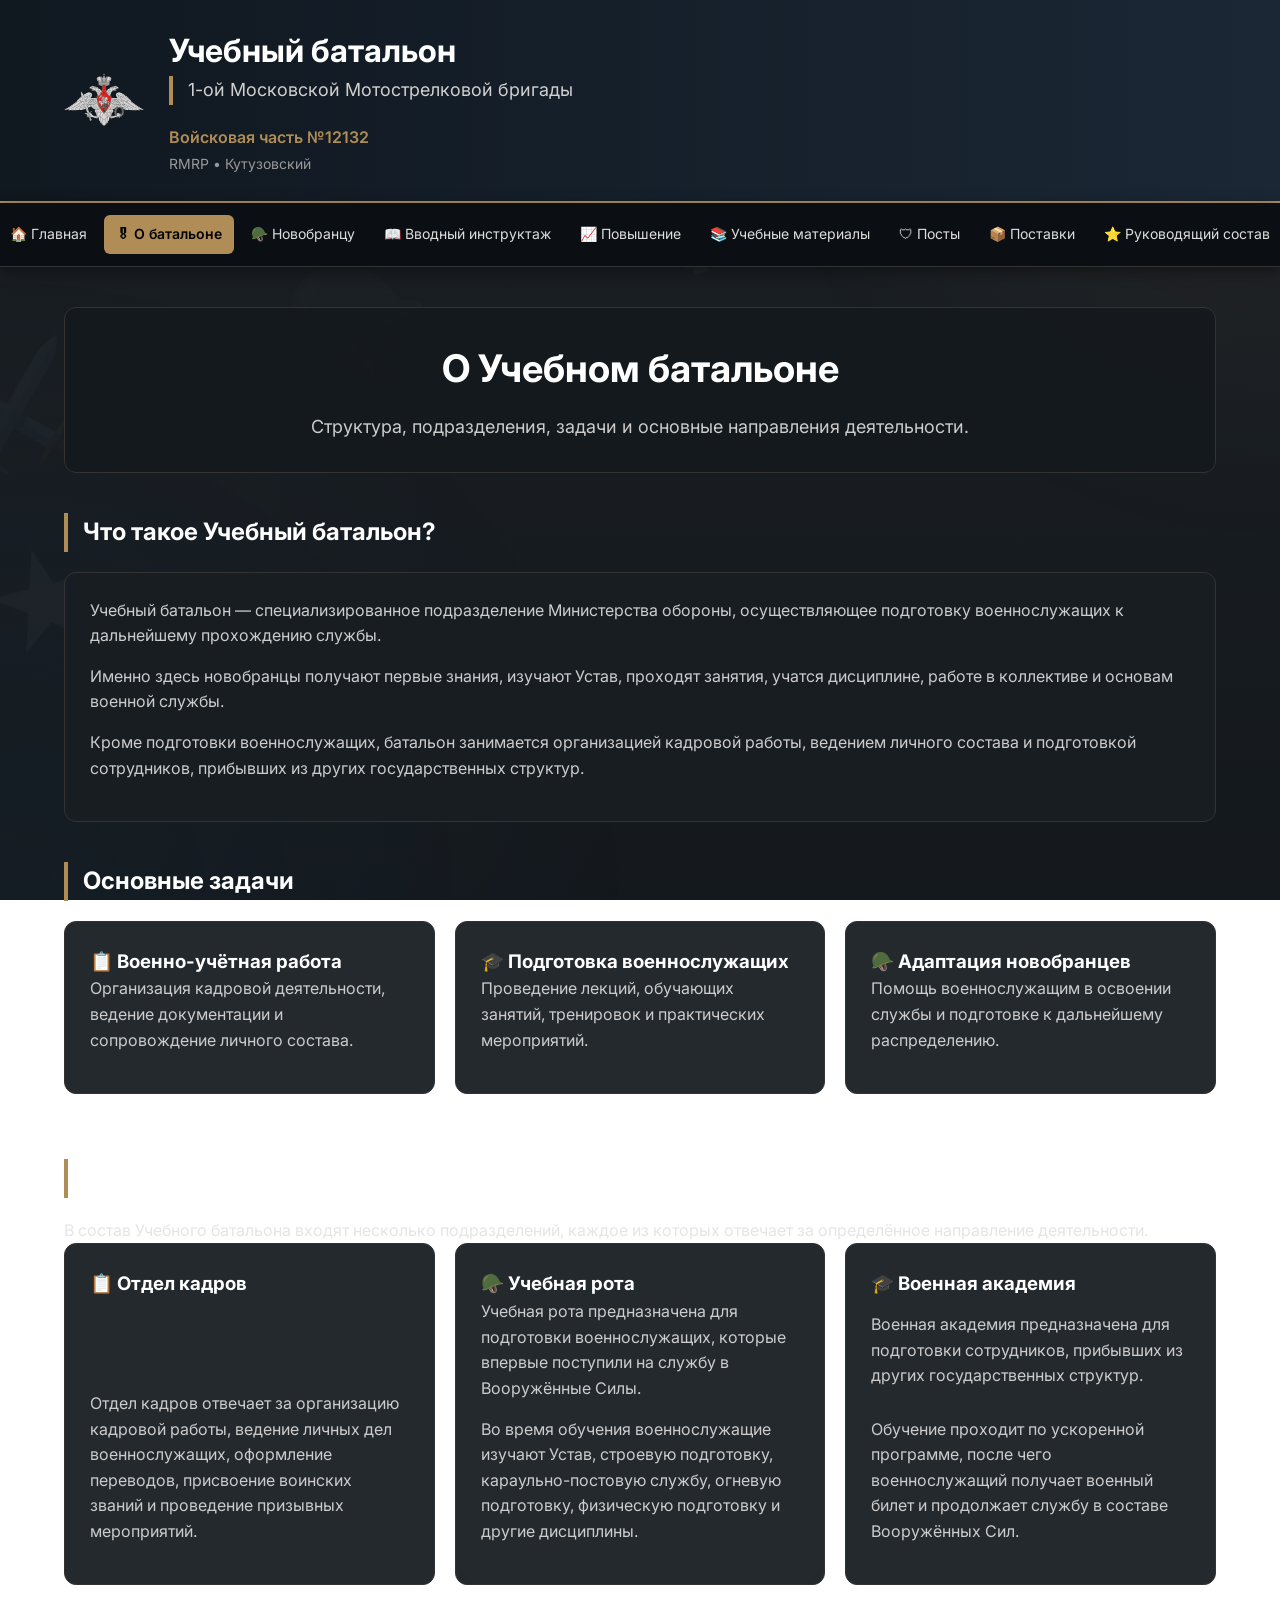
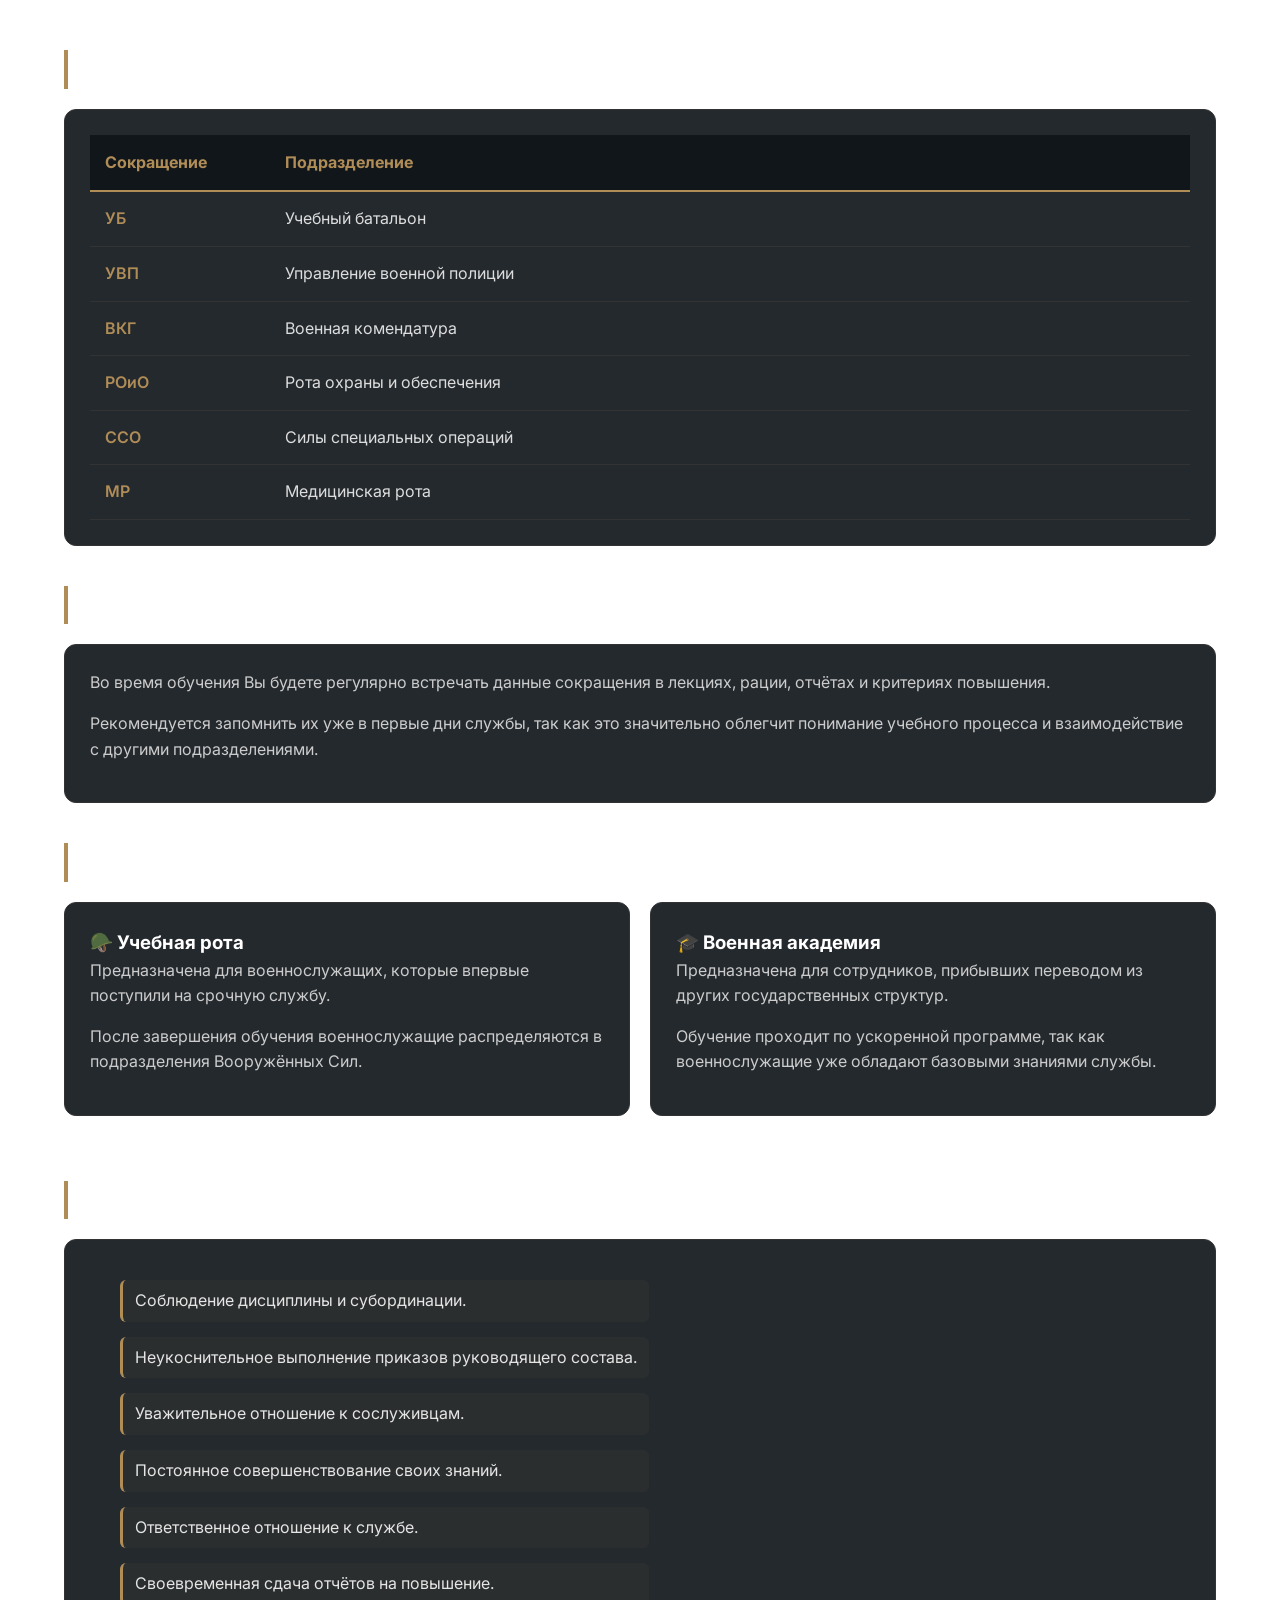
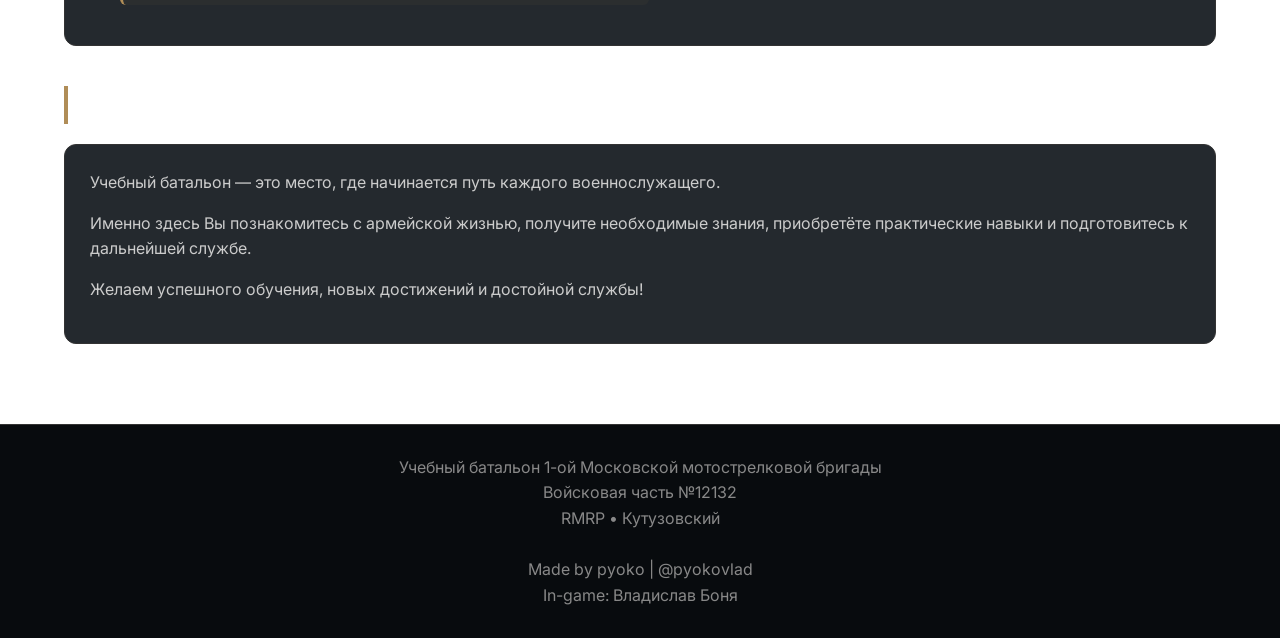
==== commit 90028deb: "Add files via upload" ====
--- a/about.html
+++ b/about.html
@@ -4,7 +4,7 @@
 <head>
     <meta charset="UTF-8">
     <meta name="viewport" content="width=device-width, initial-scale=1.0">
-
+    <link rel="icon" href="img/logo.png" type="image/png">
     <title>О батальоне | Учебный батальон В/Ч №12132</title>
 
     <link rel="stylesheet" href="css/style.css">
--- a/css/style.css
+++ b/css/style.css
@@ -311,6 +311,14 @@
     display: flex;
     flex-direction: column;
     transition: .3s;
+    flex: 1;
+    justify-content: space-between;
+    align-items: flex-start;
+    margin-bottom: 25px;
+}
+.card .button {
+    margin-top: auto; 
+   
 }
 
 .post-info {
@@ -341,6 +349,9 @@
     border-color: #b08d57;
 }
 
+.card p {
+    margin-bottom: 15px;
+}
 .card p,
 .material-card p,
 .info-card p {
@@ -357,10 +368,17 @@
 .card li,
 .info-card li,
 .step li {
-    margin-bottom: 10px;
-}
-
-
+    margin-bottom: 15px;
+    padding: 8px 12px;   
+    background: rgba(176, 141, 87, 0.05); 
+    border-radius: 6px;  
+    border-left: 3px solid #b08d57; 
+    list-style-type: none;
+}
+
+.promotion-card ul {
+    padding-left: 25px;
+}
 .step {
     background: rgba(20, 25, 30, .95);
     border-left: 4px solid #b08d57;
@@ -489,6 +507,8 @@
     padding: 25px;
     display: flex;
     flex-direction: column;
+    flex: 1;
+    justify-content: space-between;
 }
 
 .material-card h3 {
@@ -497,6 +517,8 @@
 
 .material-card .button {
     margin-top: auto;
+    align-self: flex-start;
+    margin-top: 15px;
 }
 
 
@@ -1224,4 +1246,35 @@
     }
 
 
+}
+
+.card-google {
+    display: flex;
+    flex-direction: column;
+    align-items: center; 
+}
+
+.card-google .googleform {
+    display: block; 
+    width: 100%; 
+}
+
+.card-google .link-placeholder {
+    display: block; 
+    text-align: center; 
+    width: 100%; 
+    padding: 15px;
+    background: #11161b;
+    border: 1px dashed #b08d57;
+    color: #b08d57;
+    border-radius: 8px;
+    text-align: center;
+    margin: 15px 0;
+    transition: 0.3s; 
+    text-decoration: none; 
+}
+
+.card-google .link-placeholder:hover {
+    background: #1a222a; 
+    border-color: #d4a85a;
 }
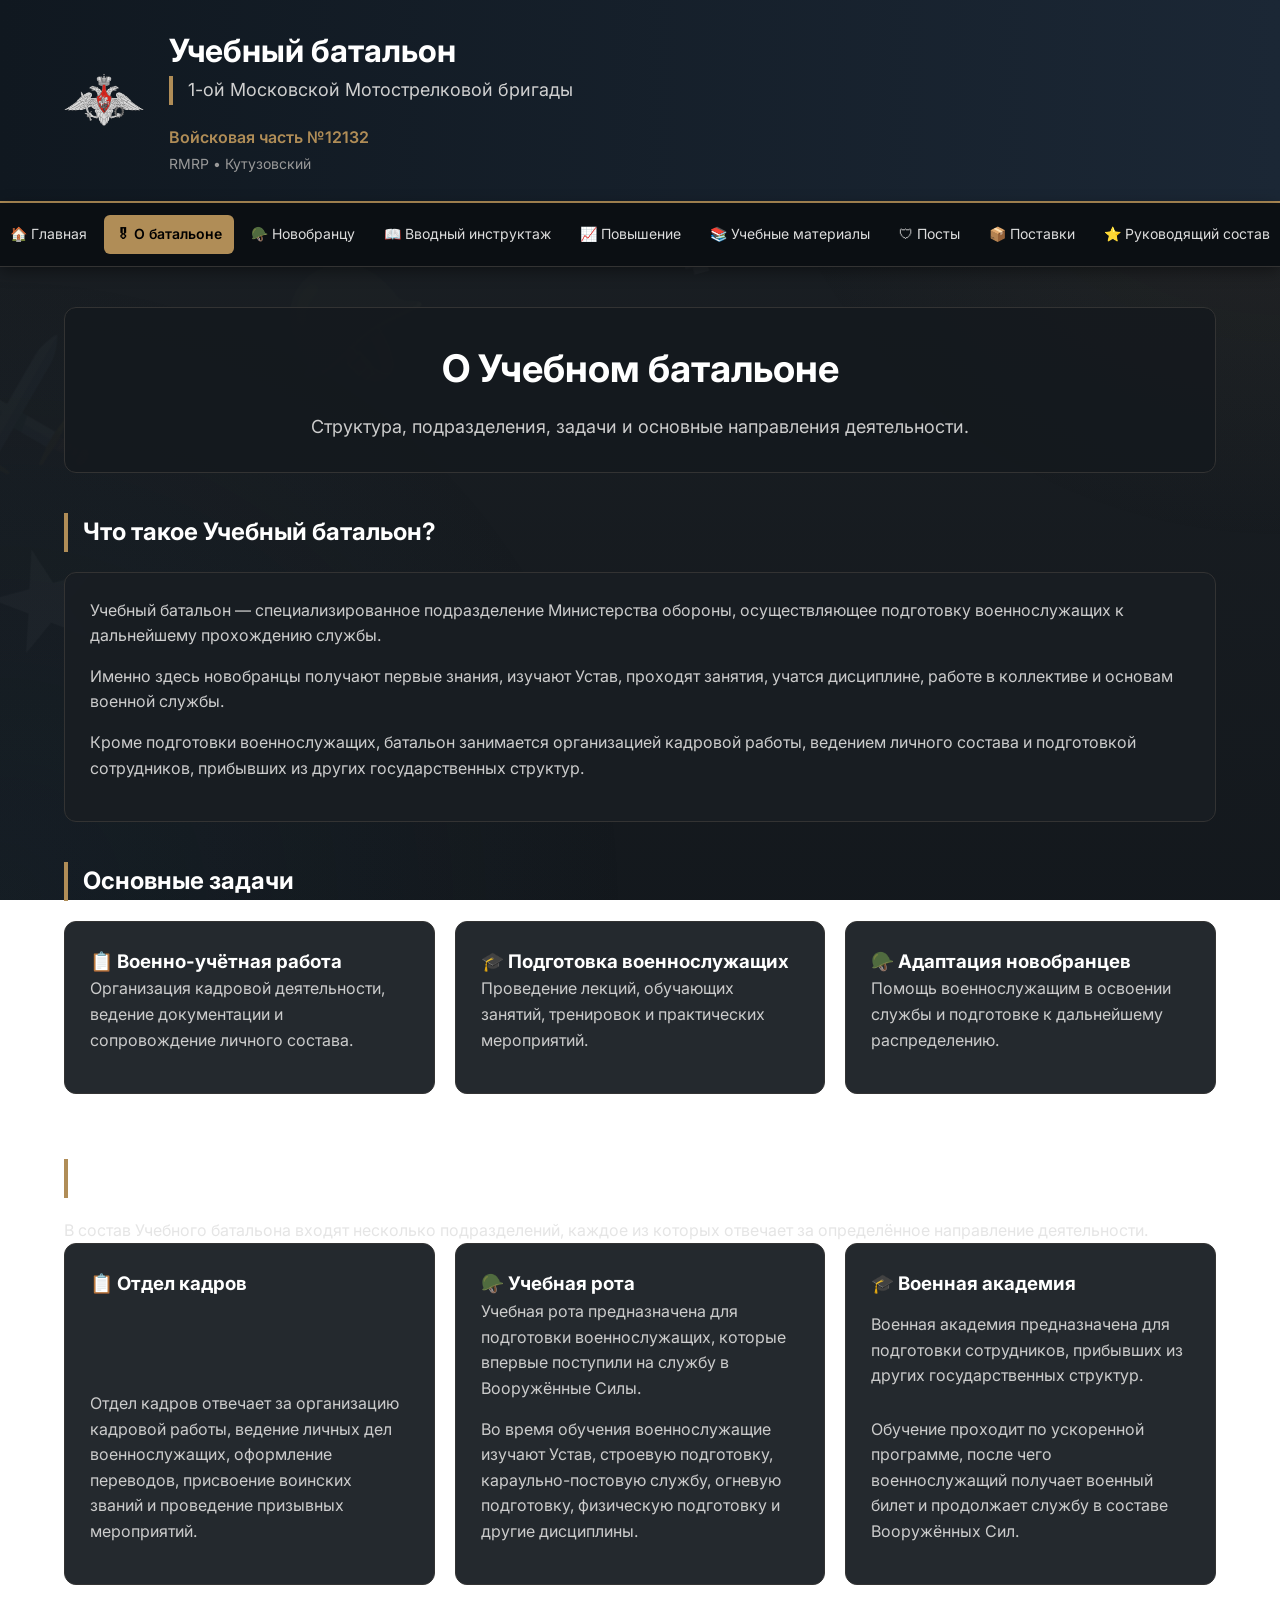
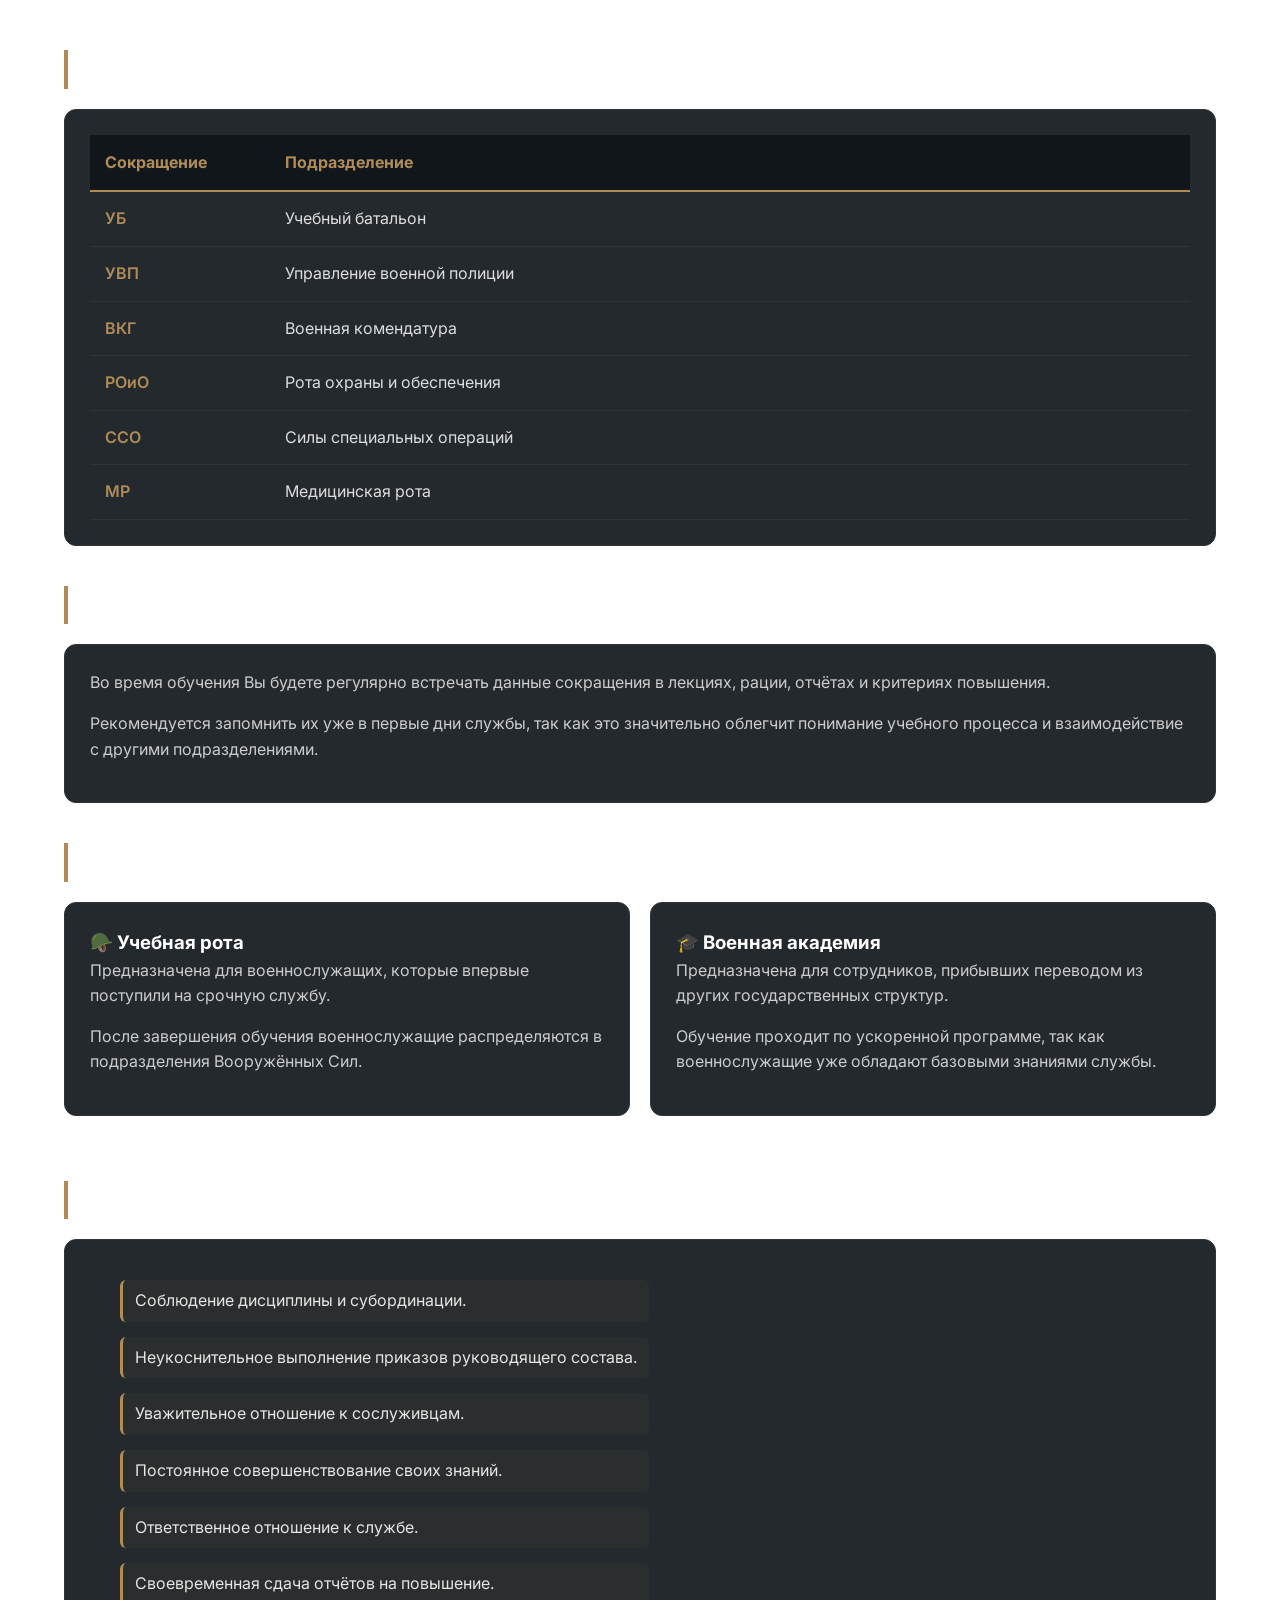
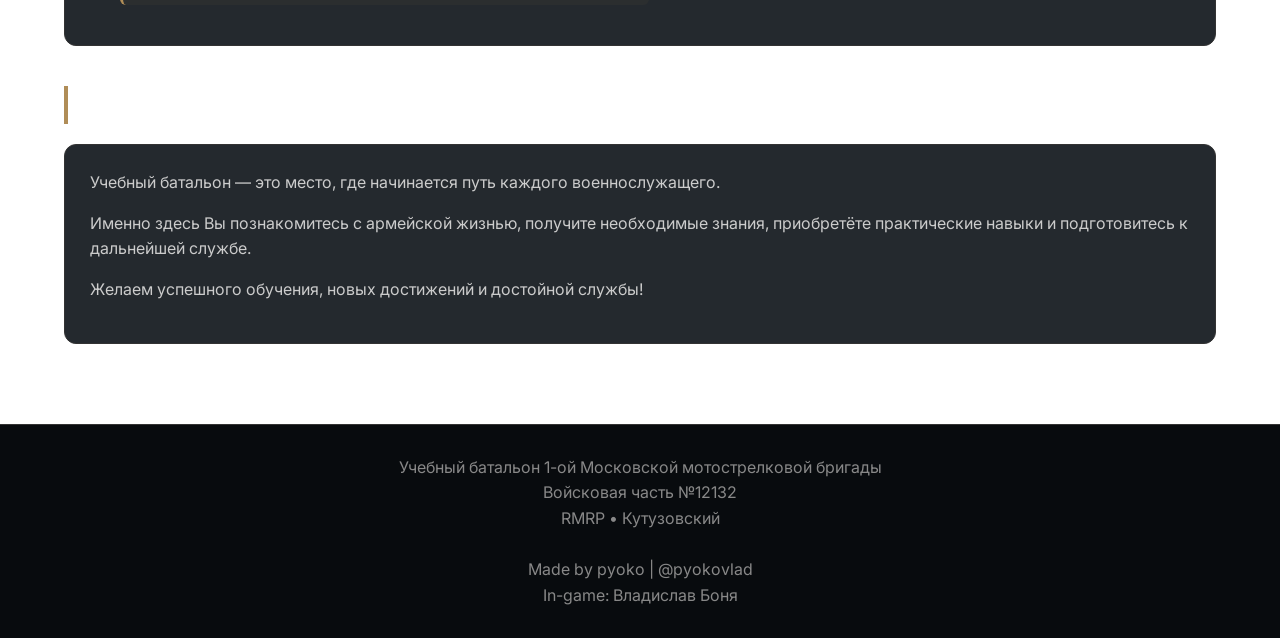
==== commit d7860ac7: "Add files via upload" ====
--- a/about.html
+++ b/about.html
@@ -17,7 +17,7 @@
 
 <body>
 
-    <!-- Мобильная шапка -->
+    
 
     <div class="mobile-header">
 
--- a/css/style.css
+++ b/css/style.css
@@ -269,6 +269,7 @@
     border-radius: 12px;
     border: 1px solid #333;
     text-align: center;
+    
 }
 
 .hero.small {
